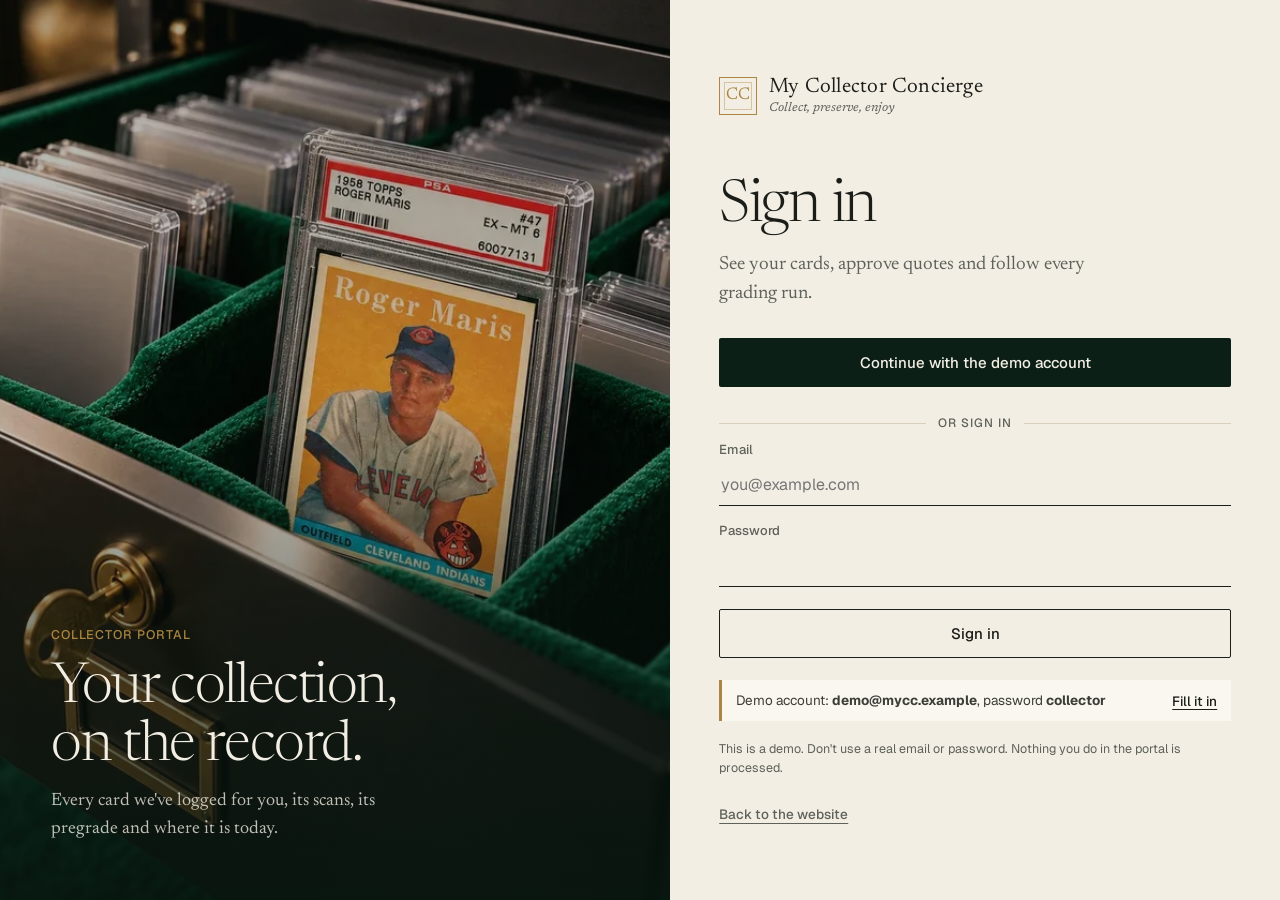
==== portal.html @ 0689a187 "Split the collector portal into its own page with a demo sign-in The website now follows the origina" ====
<!doctype html>
<html lang="en">
<head>
<meta charset="utf-8">
<meta name="viewport" content="width=device-width, initial-scale=1, viewport-fit=cover">
<title>My CC Collector Portal</title>
<meta name="description" content="From the moment your cards arrive to the day they come home, we help you know what you have and decide what comes next.">
<meta name="theme-color" content="#0B1F17">
<link rel="icon" href="img/favicon.svg" type="image/svg+xml">
<link rel="preconnect" href="https://fonts.googleapis.com">
<link rel="preconnect" href="https://fonts.gstatic.com" crossorigin>
<link href="https://fonts.googleapis.com/css2?family=Newsreader:ital,opsz,wght@0,6..72,300..700;1,6..72,300..600&family=Geist:wght@400..600&display=swap" rel="stylesheet">
<link rel="stylesheet" href="assets/site.css">
</head>
<body class="portal-page">
<div class="login" id="login" hidden>
  <div class="login-art"><img src="img/maris.webp" alt="" fetchpriority="high">
    <div class="login-cap"><span class="eyebrow">Collector portal</span><h2>Your collection, on the record.</h2><p>Every card we've logged for you, its scans, its pregrade and where it is today.</p></div></div>
  <div class="login-panel">
    <a class="word" href="./"><span class="monogram" aria-hidden="true">CC</span><span><b>My Collector Concierge</b><small>Collect, preserve, enjoy</small></span></a>
    <h1>Sign in</h1>
    <p class="lede">See your cards, approve quotes and follow every grading run.</p>
    <button class="btn btn-ink" type="button" id="demo-in">Continue with the demo account</button>
    <div class="or">or sign in</div>
    <form class="lform" id="login-form" novalidate>
      <label for="l-email">Email<input class="in" id="l-email" type="email" autocomplete="off" placeholder="you@example.com"></label>
      <label for="l-pass">Password<input class="in" id="l-pass" type="password" autocomplete="off"></label>
      <p class="lerr" id="l-err" role="alert" hidden></p>
      <button class="btn btn-line" type="submit">Sign in</button>
    </form>
    <div class="hint"><span>Demo account: <b>demo@mycc.example</b>, password <b>collector</b></span><button type="button" id="fill-demo">Fill it in</button></div>
    <p class="login-fine">This is a demo. Don't use a real email or password. Nothing you do in the portal is processed.</p>
    <a class="back-link" href="./">Back to the website</a>
  </div>
</div>

<div id="app-shell" hidden>
  <header class="pbar">
    <a class="word" href="./"><span class="monogram" aria-hidden="true">CC</span><span><b>My Collector Concierge</b></span></a>
    <span class="pbar-mid"><b>JB's collection</b> · Demo collector account<span class="demo-flag">Demo</span></span>
    <span class="pbar-end"><a href="./">Back to website</a><button type="button" id="sign-out">Sign out</button></span>
  </header>
  <div class="app">
    <div class="app-side" role="tablist" aria-label="Portal sections">
      <div class="who">JB's collection<small id="who-plan">Bronze member</small></div>
      <button class="tab" type="button" role="tab" id="tab-overview" aria-controls="view" data-tab="overview">Overview</button>
      <button class="tab" type="button" role="tab" id="tab-collection" aria-controls="view" data-tab="collection">My collection <span class="count num" id="c-cards"></span></button>
      <button class="tab" type="button" role="tab" id="tab-subs" aria-controls="view" data-tab="subs">Submissions <span class="count num" id="c-subs"></span></button>
      <button class="tab" type="button" role="tab" id="tab-reqs" aria-controls="view" data-tab="reqs">Service requests <span class="count num" id="c-reqs"></span></button>
      <button class="tab" type="button" role="tab" id="tab-billing" aria-controls="view" data-tab="billing">Vault &amp; billing</button>
      <div class="side-foot"><span>Concept preview. Card values and grading details come from supplied inventories; service rates follow the pricing menu.</span><button type="button" id="reset">Reset demo actions</button></div>
    </div>
    <div class="app-main" id="view" role="tabpanel" tabindex="-1"></div>
  </div>
</div>

<div class="viewer" id="viewer" hidden role="dialog" aria-modal="true" aria-labelledby="vw-h">
  <div class="vw-back" data-close></div>
  <div class="vw-panel">
    <button class="vw-x" type="button" data-close>Close</button>
    <div class="vw-media">
      <div class="flipwrap" id="vw-flipwrap"><div class="flipper" id="vw-flip"><img class="fr" id="vw-f" alt=""><img class="bk" id="vw-b" alt=""></div></div>
      <div class="vw-none" id="vw-none" hidden>No scan of this card in the demo. Its record is complete.</div>
      <button class="vw-turn" type="button" id="vw-turn">Turn it over</button>
    </div>
    <div class="vw-info">
      <span class="eyebrow" id="vw-k"></span>
      <h3 id="vw-h"></h3>
      <p class="set" id="vw-set"></p>
      <dl class="terms" id="vw-dl"></dl>
      <div class="vw-note" id="vw-note" hidden></div>
      <div class="acts"><button class="btn btn-dark btn-sm" type="button" id="vw-req">Request a service for this card</button></div>
      <div class="vw-nav"><button class="btn btn-line btn-sm" type="button" id="vw-prev">Previous</button><span class="num" id="vw-pos"></span><button class="btn btn-line btn-sm" type="button" id="vw-next">Next</button></div>
    </div>
  </div>
</div>

<div class="toast" id="toast" role="status" aria-live="polite"></div>

<div class="toast" id="toast" role="status" aria-live="polite"></div>
<script src="assets/data.js"></script>
<script src="assets/common.js"></script>
<script src="assets/portal.js"></script>
</body>
</html>
---- assets/site.css ----
/* Layout idea: an auction-house catalogue for one real collection. Photographic plates, numbered lots, a velvet display case of JB's actual cards, a published fee schedule, and a working portal over the full 7,964-card ledger. Green velvet and brass, paper and ink. One deliberate look, light paper with velvet bands, in every theme. */
:root{
  --night:#0B1F17;
  --bottle:#13392A;
  --velvet:#0F2C20;
  --paper:#F3EEE4;
  --sheet:#FAF7F1;
  --card:#FFFFFF;
  --ink:#1B1D19;
  --ink-2:#3B3E37;
  --soft:#5E625A;
  --brass:#A9853F;
  --brass-l:#D8BE84;
  --brass-h:#E6CF9A;
  --rule:#D8CFBD;
  --rule-d:rgba(243,238,228,.16);
  --mist:#A3B2AA;
  --paper-a:rgba(243,238,228,.78);
  --shade:rgba(8,22,16,.88);
  --ok:#2F7A54;--info:#3C6A8E;--warn:#A86E14;--crit:#AC3F35;
  --ok-bg:#E1EDE5;--info-bg:#DFE8F1;--warn-bg:#F6EBD6;--gold-bg:#F1E8D4;--gray-bg:#ECE8E1;
  --serif:"Newsreader","Iowan Old Style","Palatino Linotype",Georgia,serif;
  --sans:"Geist","Helvetica Neue",Helvetica,Arial,sans-serif;
  --g:clamp(20px,5vw,64px);
  --max:1280px;
  color-scheme:light;
}
*{box-sizing:border-box}
html{scroll-behavior:smooth;scroll-padding-top:76px;-webkit-text-size-adjust:100%;background:var(--paper)}
body{margin:0;background:var(--paper);color:var(--ink);font-family:var(--serif);font-size:19px;line-height:1.55;font-optical-sizing:auto;-webkit-font-smoothing:antialiased;overflow-x:hidden}
img{max-width:100%;display:block}
a{color:inherit}
h1,h2,h3,h4{font-family:var(--serif);font-weight:350;margin:0;line-height:1.02;letter-spacing:-.015em;text-wrap:balance}
p{margin:0}
button{color:inherit}
.wrap{max-width:var(--max);margin:0 auto;padding-left:max(var(--g),env(safe-area-inset-left,0px));padding-right:max(var(--g),env(safe-area-inset-right,0px))}
.num{font-variant-numeric:tabular-nums lining-nums}
[hidden]{display:none!important}
.sr{position:absolute;width:1px;height:1px;overflow:hidden;clip:rect(0 0 0 0);white-space:nowrap}
:focus-visible{outline:2px solid var(--brass);outline-offset:3px}
@media (prefers-reduced-motion:reduce){html{scroll-behavior:auto}*{transition:none!important;animation:none!important}}
.sans{font-family:var(--sans)}
.eyebrow{font:500 12.5px var(--sans);letter-spacing:.08em;text-transform:uppercase;color:var(--brass)}
.dark .eyebrow{color:var(--brass-l)}

/* buttons */
.btn{display:inline-flex;align-items:center;justify-content:center;gap:10px;font:500 15px/1 var(--sans);padding:16px 24px;border-radius:2px;border:1px solid transparent;cursor:pointer;text-decoration:none;transition:background .2s,color .2s,border-color .2s;white-space:nowrap}
.btn-brass{background:var(--brass-l);color:var(--night)}
.btn-brass:hover{background:var(--brass-h)}
.btn-ink,.btn-dark{background:var(--night);color:var(--paper)}
.btn-ink:hover,.btn-dark:hover{background:var(--bottle)}
.btn-line{border-color:var(--ink);color:var(--ink);background:none}.btn-line:hover{background:var(--ink);color:var(--paper)}
.btn-ghost{border-color:rgba(243,238,228,.4);color:var(--paper);background:none}.btn-ghost:hover{border-color:var(--paper);background:rgba(243,238,228,.08)}
.btn-sm{padding:10px 14px;font-size:13.5px}
.btn[disabled]{opacity:.4;pointer-events:none}
.textlink{font:500 15px var(--sans);color:inherit;text-decoration:underline;text-underline-offset:5px;text-decoration-thickness:1px}
.textlink:hover{text-decoration-color:var(--brass-l)}

/* masthead */
body::before{content:"";position:fixed;inset:0 0 auto;height:env(safe-area-inset-top,0px);z-index:41;background:var(--night)}
.mast{position:fixed;inset:0 0 auto;top:env(safe-area-inset-top,0px);z-index:40;color:var(--paper);transition:background .3s,border-color .3s;border-bottom:1px solid transparent}
.mast.solid{background:rgba(11,31,23,.94);backdrop-filter:blur(12px);-webkit-backdrop-filter:blur(12px);border-color:var(--rule-d)}
.mast-row{display:grid;grid-template-columns:1fr auto 1fr;align-items:center;height:72px;gap:20px}
.mast nav{display:flex;gap:24px;font:400 14.5px var(--sans)}
.mast nav a{text-decoration:none;opacity:.8}
.mast nav a:hover{opacity:1;text-decoration:underline;text-underline-offset:6px}
.word{text-decoration:none;text-align:center;line-height:1;display:flex;align-items:center;gap:12px;justify-content:center}
.word .monogram{width:38px;height:38px;font-size:17px;color:var(--brass-l);border-color:var(--brass-l)}
.word .monogram::after{border-color:rgba(216,190,132,.35)}
.word span{text-align:left}
.word b{display:block;font:400 21px var(--serif);letter-spacing:.01em}
.word small{display:block;font:italic 400 12.5px var(--serif);opacity:.7;margin-top:4px}
.mast-end{display:flex;justify-content:flex-end;gap:22px;align-items:center}
.mast-end .btn{padding:11px 16px;font-size:14px}
.menu{display:none;background:none;border:0;color:inherit;font:500 14.5px var(--sans);cursor:pointer;padding:8px 0;justify-self:start}
.drawer{display:none}
@media (max-width:1060px){
  .mast-row{grid-template-columns:auto 1fr auto}
  .mast nav,.mast-end .textlink{display:none}
  .menu{display:block}
  .word{justify-content:flex-start}
  .drawer{position:fixed;inset:72px 0 auto;top:calc(72px + env(safe-area-inset-top,0px));background:var(--night);padding:8px max(var(--g),env(safe-area-inset-right,0px)) 28px max(var(--g),env(safe-area-inset-left,0px));border-bottom:1px solid var(--rule-d);flex-direction:column}
  .drawer.open{display:flex}
  .drawer a{font:400 30px/1.35 var(--serif);text-decoration:none;color:var(--paper)}
}
@media (max-width:560px){.mast-end .btn{display:none}.word small{display:none}.word .monogram{display:none}}

/* photo plates */
.slot{position:relative;overflow:hidden;background:linear-gradient(160deg,#1B4A37,#0B261B);aspect-ratio:var(--ar,1);max-width:100%}
.slot img{position:absolute;inset:0;width:100%;height:100%;object-fit:cover;object-position:var(--pos,50% 50%)}
figure{margin:0}
figcaption{font:italic 400 15px/1.45 var(--serif);color:var(--soft);margin-top:12px;max-width:52ch}
figcaption b{font:500 12.5px var(--sans);font-style:normal;color:var(--brass);margin-right:8px}
.dark figcaption{color:var(--mist)}
.dark figcaption b{color:var(--brass-l)}

/* hero */
.hero{position:relative;min-height:clamp(620px,88svh,880px);color:var(--paper);display:flex;align-items:flex-end;background:var(--night);overflow:hidden}
.hero .slot{position:absolute;inset:0;aspect-ratio:auto}
.hero .slot img{animation:settle 2.4s cubic-bezier(.2,.7,.2,1) both;transform-origin:72% 55%}
@keyframes settle{from{transform:scale(1.07)}to{transform:scale(1)}}
.hero::after{content:"";position:absolute;inset:0;background:linear-gradient(90deg,rgba(8,22,16,.9) 0%,rgba(8,22,16,.62) 34%,rgba(8,22,16,0) 58%),linear-gradient(0deg,rgba(8,22,16,.75) 0%,rgba(8,22,16,0) 38%);pointer-events:none}
.hero-text{position:relative;z-index:2;padding-bottom:clamp(48px,8vh,96px);padding-top:120px;width:100%}
.hero h1{font-size:clamp(3.3rem,7.4vw,7rem);font-weight:300;line-height:.95;letter-spacing:-.03em;max-width:9.5ch}
.hero h1 em{color:var(--brass-l);font-weight:300}
.hero-sub{display:flex;gap:clamp(24px,5vw,72px);align-items:flex-end;flex-wrap:wrap;margin-top:34px}
.hero-sub p{font-size:20px;max-width:34ch;color:var(--paper-a);font-weight:350}
.hero-sub .acts{display:flex;gap:24px;align-items:center;flex-wrap:wrap}
.hero .plate-cap{position:absolute;z-index:2;right:max(var(--g),env(safe-area-inset-right,0px));bottom:26px;font:italic 400 14px var(--serif);color:rgba(243,238,228,.72);max-width:40ch;text-align:right}
.hero .plate-cap b{font:500 12px var(--sans);font-style:normal;color:var(--brass-l);margin-right:8px}
@media (max-width:760px){
  .hero{min-height:0;flex-direction:column;align-items:stretch}
  .hero .slot{position:relative;inset:auto;aspect-ratio:4/3;margin-top:calc(72px + env(safe-area-inset-top,0px));--pos:78% 50%}
  .hero::after{display:none}
  .hero-text{padding-top:28px}
  .hero .plate-cap{position:static;text-align:left;padding:0 max(var(--g),env(safe-area-inset-right,0px)) 28px max(var(--g),env(safe-area-inset-left,0px))}
}

/* on file strip */
.onfile{background:var(--velvet);color:var(--paper);border-top:1px solid var(--rule-d)}
.onfile .wrap{display:grid;grid-template-columns:minmax(0,1.1fr) repeat(4,minmax(0,1fr));gap:0;padding-block:28px}
.onfile .lead{font:italic 400 18px/1.35 var(--serif);color:var(--mist);padding-right:24px;align-self:center}
.onfile .lead b{display:block;font:500 12.5px var(--sans);font-style:normal;letter-spacing:.08em;text-transform:uppercase;color:var(--brass-l);margin-bottom:6px}
.fig{padding:4px 22px;border-left:1px solid var(--rule-d)}
.fig strong{display:block;font:300 clamp(30px,3.2vw,44px)/1 var(--serif);letter-spacing:-.02em}
.fig span{display:block;font:400 13.5px/1.4 var(--sans);color:var(--mist);margin-top:8px}
@media (max-width:980px){.onfile .wrap{grid-template-columns:1fr 1fr;row-gap:22px}.onfile .lead{grid-column:1/-1;padding:0}.fig:nth-child(2n){border-left:0;padding-left:0}}

/* letter */
.letter{padding-block:clamp(96px,13vw,170px)}
.letter-grid{display:grid;grid-template-columns:minmax(0,1fr) minmax(0,2fr);gap:clamp(28px,6vw,96px)}
.letter aside{font:italic 400 18px/1.4 var(--serif);color:var(--soft);padding-top:12px;border-top:1px solid var(--ink);align-self:start;max-width:22ch}
.letter .body{max-width:34em}
.letter .body p{font-size:clamp(21px,2vw,25px);line-height:1.5;font-weight:350}
.letter .body p+p{margin-top:1em}
.letter .body p:first-child::first-letter{float:left;font:300 5.4em/.8 var(--serif);margin:.06em .1em 0 -.03em;color:var(--bottle)}
.letter .sign{margin-top:40px;display:flex;gap:16px;align-items:center;font:italic 400 20px var(--serif)}
.monogram{width:44px;height:44px;border:1px solid var(--brass);display:grid;place-items:center;font:400 20px/1 var(--serif);color:var(--brass);position:relative;flex-shrink:0}
.monogram::after{content:"";position:absolute;inset:4px;border:1px solid rgba(169,133,63,.4)}
@media (max-width:820px){.letter-grid{grid-template-columns:1fr}}

/* section titles */
.title{display:grid;grid-template-columns:minmax(0,1.3fr) minmax(0,1fr);gap:24px 64px;align-items:end;margin-bottom:clamp(40px,6vw,80px)}
.title h2{font-size:clamp(2.8rem,6vw,5.4rem);font-weight:300;letter-spacing:-.025em}
.title p{color:var(--soft);max-width:40ch;font-size:19px}
.dark .title p{color:var(--mist)}
@media (max-width:820px){.title{grid-template-columns:1fr}}

/* chain of custody */
.custody{background:var(--night);color:var(--paper);padding-block:clamp(96px,12vw,160px)}
.ledger{width:100%;border-collapse:collapse}
.ledger th{font:500 12.5px var(--sans);color:var(--mist);text-align:left;padding:0 24px 14px 0;border-bottom:1px solid var(--paper)}
.ledger td{vertical-align:top;padding:30px 24px 32px 0;border-bottom:1px solid var(--rule-d)}
.ledger td:first-child{width:22%}
.ledger td:nth-child(2){width:46%}
.ledger .stage{font:italic 300 clamp(30px,3.4vw,44px)/1 var(--serif);color:var(--brass-l)}
.ledger .stage small{display:block;font:500 12.5px var(--sans);font-style:normal;color:var(--mist);margin-bottom:12px}
.ledger h3{font-size:clamp(24px,2.4vw,30px);font-weight:400;margin-bottom:10px}
.ledger p{color:var(--paper-a);font-size:18px;max-width:40ch}
.ledger .get{font-size:18px;color:var(--paper);max-width:28ch}
.ledger .get::before{content:"You receive";display:block;font:500 12.5px var(--sans);color:var(--mist);margin-bottom:8px}
@media (max-width:820px){
  .ledger thead{display:none}
  .ledger tr{display:grid;grid-template-columns:1fr;border-bottom:1px solid var(--rule-d);padding:28px 0}
  .ledger td{border:0;padding:0 0 14px;width:auto!important}
}

/* catalogue */
.catalogue{padding-block:clamp(96px,12vw,160px) clamp(60px,8vw,100px)}
.lot{display:grid;grid-template-columns:repeat(12,minmax(0,1fr));gap:0 clamp(20px,3vw,40px);align-items:center;padding-block:clamp(40px,6vw,72px);border-top:1px solid var(--rule)}
.lot .media{grid-column:1/6;min-width:0}
.lot .copy{grid-column:7/13;min-width:0}
.lot.flip .media{grid-column:8/13;order:2}
.lot.flip .copy{grid-column:1/7;order:1}
.lotno{font:500 12.5px var(--sans);color:var(--brass);display:flex;gap:12px;align-items:baseline;margin-bottom:16px}
.lotno i{font:italic 300 46px/1 var(--serif);color:var(--ink)}
.lot h3{font-size:clamp(2.2rem,3.6vw,3.4rem);font-weight:300;margin-bottom:18px}
.lot .desc{font-size:19.5px;color:var(--ink-2);max-width:38ch}
.terms{margin:28px 0 0;display:grid;grid-template-columns:auto minmax(0,1fr);max-width:36em}
.terms dt{font:500 12.5px/1.9 var(--sans);color:var(--soft);padding:12px 28px 12px 0;border-top:1px solid var(--rule)}
.terms dd{margin:0;padding:10px 0;border-top:1px solid var(--rule);font-size:17.5px;min-width:0}
.terms dd strong{font-weight:500;font-size:22px}
.bands{width:100%;border-collapse:collapse;font-size:17.5px;margin-top:28px;max-width:36em}
.bands th{font:500 12.5px var(--sans);color:var(--soft);text-align:left;padding:0 0 10px;border-bottom:1px solid var(--ink)}
.bands th:last-child,.bands td:last-child{text-align:right}
.bands td{padding:11px 0;border-bottom:1px solid var(--rule)}
.pair{display:grid;grid-template-columns:1fr 1fr;gap:clamp(24px,4vw,56px);padding-block:clamp(40px,6vw,72px);border-top:1px solid var(--rule)}
.pair .lot{display:block;padding:0;border:0}
.pair .media{margin-bottom:26px}
@media (max-width:860px){
  .lot{display:block}
  .lot .media{margin-bottom:28px}
  .pair{grid-template-columns:1fr}
}
.handles{display:flex;justify-content:space-between;align-items:baseline;gap:24px;flex-wrap:wrap;border-top:1px solid var(--ink);padding-top:20px;margin-top:20px}
.handles span{font:500 12.5px var(--sans);color:var(--soft)}
.handles p{font:italic 300 clamp(26px,3vw,38px)/1.1 var(--serif)}

/* scan sheet (lot 1) and slab pair (lot 3) */
.scans{background:var(--velvet);padding:clamp(16px,2.4vw,26px);display:grid;grid-template-columns:1fr 1fr;gap:clamp(12px,2vw,22px)}
.scan{display:grid;gap:8px;background:none;border:0;padding:0;cursor:pointer;text-align:left;color:var(--paper)}
.scan .im{aspect-ratio:5/7;background:rgba(0,0,0,.25);display:grid;place-items:center;overflow:hidden}
.scan img{width:100%;height:100%;object-fit:contain;transition:transform .35s}
.scan:hover img{transform:scale(1.04)}
.scan small{font:400 12px/1.35 var(--sans);color:var(--mist);display:flex;justify-content:space-between;gap:8px}
.scan small b{font-weight:500;color:var(--brass-l)}
.slabs{display:grid;grid-template-columns:1fr 1fr;gap:clamp(12px,2vw,20px)}
.slabs .slot{--ar:3/5}

/* the case */
.case{position:relative;background:radial-gradient(90% 70% at 20% 0%,#1D4A37 0%,transparent 60%),radial-gradient(80% 60% at 90% 100%,#06140E 0%,transparent 70%),var(--velvet);color:var(--paper);padding-block:clamp(96px,12vw,150px) clamp(70px,9vw,110px);overflow:hidden}
.case-top{display:flex;justify-content:space-between;align-items:flex-end;gap:20px;flex-wrap:wrap;margin-bottom:28px}
.chips{display:flex;gap:8px;flex-wrap:wrap}
.chip{font:500 13.5px var(--sans);padding:9px 14px;border:1px solid rgba(216,190,132,.35);background:none;color:var(--paper);cursor:pointer;border-radius:2px}
.chip:hover{border-color:var(--brass-l)}
.chip[aria-pressed="true"]{background:var(--brass-l);border-color:var(--brass-l);color:var(--night)}
.arrows{display:flex;gap:8px}
.arrow{width:46px;height:46px;border:1px solid rgba(243,238,228,.35);background:none;color:var(--paper);font:400 20px/1 var(--sans);cursor:pointer;border-radius:2px}
.arrow:hover{border-color:var(--paper)}
.tray{display:flex;gap:clamp(18px,2.4vw,32px);overflow-x:auto;scroll-snap-type:x mandatory;padding:8px max(var(--g),env(safe-area-inset-right,0px)) 26px max(var(--g),env(safe-area-inset-left,0px));scrollbar-width:thin;scrollbar-color:rgba(216,190,132,.4) transparent;scroll-padding-left:max(var(--g),env(safe-area-inset-left,0px))}
.wide-tray{max-width:calc(var(--max) + 400px);margin:0 auto}
.piece{flex:0 0 auto;scroll-snap-align:start;width:clamp(200px,22vw,250px);background:none;border:0;padding:0;cursor:pointer;text-align:left;color:var(--paper);display:grid;gap:14px}
.piece .stand{height:clamp(270px,30vw,340px);display:grid;place-items:end center;position:relative}
.piece .stand::after{content:"";position:absolute;left:8%;right:8%;bottom:-6px;height:14px;background:radial-gradient(50% 50% at 50% 50%,rgba(0,0,0,.55),transparent 70%)}
.piece img{max-height:100%;max-width:100%;width:auto;height:auto;object-fit:contain;box-shadow:0 18px 30px rgba(0,0,0,.4);transition:transform .35s cubic-bezier(.2,.7,.2,1)}
.piece:hover img,.piece:focus-visible img{transform:translateY(-8px)}
.tag{border-top:1px solid rgba(216,190,132,.45);padding-top:10px;display:grid;gap:3px}
.tag .row{display:flex;justify-content:space-between;gap:10px;font:500 12px var(--sans);color:var(--brass-l)}
.tag b{font:400 20px/1.15 var(--serif)}
.tag span{font:400 13px/1.35 var(--sans);color:var(--mist);display:-webkit-box;-webkit-line-clamp:2;-webkit-box-orient:vertical;overflow:hidden}
.case-foot{display:flex;justify-content:space-between;gap:20px;flex-wrap:wrap;align-items:center;margin-top:18px;font:400 14px var(--sans);color:var(--mist)}

/* promise */
.promise{background:var(--bottle);color:var(--paper);padding-block:clamp(80px,10vw,140px)}
.promise p{font:300 clamp(2.2rem,4.8vw,4.4rem)/1.12 var(--serif);letter-spacing:-.02em;max-width:22ch}
.promise p span{color:var(--brass-l);font-style:italic}
.promise small{display:block;margin-top:28px;font:400 14px var(--sans);color:var(--mist)}

/* fees */
.fees{padding-block:clamp(96px,12vw,160px);background:var(--sheet)}
.sched{width:100%;border-collapse:collapse;font-size:17.5px}
.sched caption{text-align:left;font:400 clamp(26px,2.6vw,32px) var(--serif);padding-bottom:16px}
.sched caption small{display:block;font:400 14px var(--sans);color:var(--soft);margin-top:6px}
.sched th,.sched td{padding:13px 16px 13px 0;border-bottom:1px solid var(--rule);text-align:left;vertical-align:baseline}
.sched thead th{font:400 22px var(--serif);border-bottom:1px solid var(--ink)}
.sched tbody th{font:500 13.5px var(--sans);color:var(--soft);width:24%;min-width:120px}
.sched td.r,.sched th.r{text-align:right;padding-right:0}
.sched .span{font-style:italic;color:var(--soft)}
.tables{display:grid;grid-template-columns:minmax(0,1.15fr) minmax(0,1fr);gap:clamp(32px,6vw,88px);align-items:start}
.scroll-x{overflow-x:auto}
.scroll-x .sched{min-width:560px}
@media (max-width:980px){.tables{grid-template-columns:minmax(0,1fr)}}

/* estimate */
.estimate{margin-top:clamp(80px,10vw,130px);display:grid;grid-template-columns:minmax(0,1.35fr) minmax(0,1fr);gap:clamp(32px,5vw,72px);align-items:start}
@media (max-width:1000px){.estimate{grid-template-columns:minmax(0,1fr)}}
@media (max-width:600px){.f-row.stack{grid-template-columns:minmax(0,1fr)}.toggle button{padding:10px 12px}}
.est-h{grid-column:1/-1;display:flex;justify-content:space-between;align-items:end;gap:24px;flex-wrap:wrap;border-bottom:1px solid var(--ink);padding-bottom:18px}
.est-h h3{font-size:clamp(2.2rem,4vw,3.4rem);font-weight:300}
.est-h p{font:400 15px var(--sans);color:var(--soft);max-width:44ch}
.f-row{display:grid;grid-template-columns:minmax(0,1fr) auto;gap:8px 24px;align-items:center;padding:20px 0;border-bottom:1px solid var(--rule)}
.f-row .t{font-size:19px}
.f-row .d{font:400 14px/1.5 var(--sans);color:var(--soft);margin-top:2px}
.f-row .d s{opacity:.55}
.f-group{font:500 12.5px var(--sans);color:var(--brass);padding:34px 0 4px;letter-spacing:.06em;text-transform:uppercase}
.toggle{display:inline-flex;border:1px solid var(--ink)}
.toggle button{font:500 14px var(--sans);padding:10px 16px;border:0;background:none;cursor:pointer;color:var(--ink)}
.toggle button[aria-pressed="true"]{background:var(--ink);color:var(--paper)}
.count-in{display:flex;align-items:baseline;gap:10px}
.count-in input{width:150px;text-align:right;font:300 46px/1 var(--serif);border:0;border-bottom:1px solid var(--ink);background:none;color:var(--ink);padding:0 0 4px;-moz-appearance:textfield}
.count-in input::-webkit-inner-spin-button{-webkit-appearance:none}
.count-in span{font:400 14px var(--sans);color:var(--soft)}
input[type=range].slider{grid-column:1/-1;width:100%;-webkit-appearance:none;appearance:none;height:2px;background:linear-gradient(90deg,var(--ink) var(--p,2%),var(--rule) var(--p,2%));margin:14px 0 4px}
input[type=range].slider::-webkit-slider-thumb{-webkit-appearance:none;width:18px;height:18px;border-radius:50%;background:var(--paper);border:1.5px solid var(--ink);cursor:pointer}
input[type=range].slider::-moz-range-thumb{width:16px;height:16px;border-radius:50%;background:var(--paper);border:1.5px solid var(--ink);cursor:pointer}
.presets{grid-column:1/-1;display:flex;gap:18px;flex-wrap:wrap;font:400 14px var(--sans)}
.presets button{background:none;border:0;padding:4px 0;cursor:pointer;color:var(--soft);font:inherit;border-bottom:1px solid transparent}
.presets button[aria-pressed="true"]{color:var(--ink);border-color:var(--ink)}
.tierlist{display:grid;border-top:1px solid var(--rule)}
.tierrow{display:grid;grid-template-columns:28px 1.1fr 1fr 1fr auto;gap:12px;align-items:baseline;padding:16px 0;border:0;border-bottom:1px solid var(--rule);background:none;text-align:left;cursor:pointer;font:400 15px var(--sans);color:var(--ink)}
.tierrow .dot{width:14px;height:14px;border-radius:50%;border:1.5px solid var(--ink);align-self:center}
.tierrow[aria-pressed="true"] .dot{background:var(--ink);box-shadow:inset 0 0 0 3px var(--sheet)}
.tierrow .nm{font:400 23px var(--serif)}
.tierrow .nm em{display:block;font:italic 400 14px var(--serif);color:var(--brass)}
.tierrow .m{color:var(--soft)}
.tierrow .you{font:400 20px var(--serif);text-align:right}
.tierrow .you span{font:400 13px var(--sans);color:var(--soft)}
.tierrow:hover .nm{text-decoration:underline;text-underline-offset:5px;text-decoration-thickness:1px}
@media (max-width:600px){.tierrow{grid-template-columns:24px 1fr auto}.tierrow .m{display:none}}
.step-in{display:inline-flex;align-items:center;border-bottom:1px solid var(--ink)}
.step-in button{width:34px;height:34px;border:0;background:none;font:300 22px var(--sans);cursor:pointer;color:var(--ink)}
.step-in button:hover{color:var(--brass)}
.step-in input{width:54px;border:0;background:none;text-align:center;font:400 20px var(--serif);color:var(--ink);-moz-appearance:textfield}
.step-in input::-webkit-inner-spin-button{-webkit-appearance:none}
select.sel{font:400 14.5px var(--sans);padding:8px 2px;border:0;border-bottom:1px solid var(--ink);background:none;color:var(--ink);max-width:100%}
.slip{position:sticky;top:96px;background:var(--card);padding:34px 30px 30px;box-shadow:0 1px 0 var(--rule),0 24px 50px rgba(27,29,25,.08);
  -webkit-mask:radial-gradient(circle 6px at 50% 0,transparent 98%,#000) 0 0/16px 100% repeat-x;mask:radial-gradient(circle 6px at 50% 0,transparent 98%,#000) 0 0/16px 100% repeat-x}
@media (max-width:1000px){.slip{position:static}}
.slip .k{font:500 12.5px var(--sans);color:var(--brass);letter-spacing:.06em;text-transform:uppercase}
.slip h4{font-size:30px;font-weight:350;margin:6px 0 4px}
.slip .big{font:300 54px/1 var(--serif);margin-top:14px}
.slip .big small{font:400 14px var(--sans);color:var(--soft)}
.slip .sm{font:400 13.5px var(--sans);color:var(--soft);margin-top:6px}
.slip table{width:100%;border-collapse:collapse;font:400 14.5px var(--sans);margin-top:20px}
.slip td{padding:8px 0;border-top:1px dotted var(--rule);vertical-align:top}
.slip td+td{text-align:right;white-space:nowrap;padding-left:12px}
.slip .h td{font-weight:500;color:var(--brass);font-size:12.5px;padding-top:20px;border-top:1px solid var(--ink)}
.slip .muted td{color:var(--soft)}
.slip .tot td{border-top:1px solid var(--ink);font-weight:500}
.slip .grand{display:flex;justify-content:space-between;align-items:baseline;border-top:2px solid var(--ink);margin-top:18px;padding-top:14px;gap:12px}
.slip .grand span{font:400 14px var(--sans);color:var(--soft)}
.slip .grand strong{font:400 36px var(--serif)}
.slip .btn{width:100%;margin-top:22px;white-space:normal;text-align:center}
.slip .linkish{background:none;border:0;padding:0;margin-top:14px;font:500 14px var(--sans);color:var(--ink);text-decoration:underline;text-underline-offset:4px;cursor:pointer}
.slip .fine{font:400 12.5px/1.55 var(--sans);color:var(--soft);margin-top:16px}
.r-meter{height:2px;background:var(--rule);margin:2px 0 4px}.r-meter i{display:block;height:100%;background:var(--brass)}

/* portal */
.portal{background:var(--bottle);color:var(--paper);padding-block:clamp(96px,12vw,160px)}
.portal .title p{color:var(--paper-a)}
.demo-note{font:400 14px var(--sans);color:var(--mist);margin-top:12px;display:block}
.frame{background:var(--paper);color:var(--ink);box-shadow:0 40px 90px rgba(0,0,0,.35)}
.frame-top{display:flex;justify-content:space-between;align-items:center;gap:12px;padding:12px 18px;border-bottom:1px solid var(--rule);font:400 13px var(--sans);color:var(--soft)}
.app{display:grid;grid-template-columns:220px minmax(0,1fr);height:760px;font-family:var(--sans);font-size:15px}
.app-side{background:var(--night);color:var(--paper);padding:20px 12px;display:flex;flex-direction:column;gap:2px;min-width:0}
.app-side .who{padding:4px 10px 20px;font:italic 400 19px var(--serif)}
.app-side .who small{display:block;font:400 12.5px var(--sans);font-style:normal;color:var(--mist);margin-top:4px}
.tab{display:flex;align-items:center;justify-content:space-between;gap:8px;text-align:left;font:400 14.5px var(--sans);padding:10px;border:0;background:none;cursor:pointer;color:rgba(243,238,228,.72);border-left:2px solid transparent}
.tab:hover{color:var(--paper)}
.tab[aria-selected="true"]{color:var(--paper);border-left-color:var(--brass-l);background:rgba(243,238,228,.06)}
.tab .count{font-size:12px;color:var(--mist)}
.side-foot{margin-top:auto;font-size:12px;color:var(--mist);padding:12px 10px 0;border-top:1px solid var(--rule-d);display:grid;gap:8px}
.side-foot button{background:none;border:0;padding:0;color:var(--brass-l);font:500 12.5px var(--sans);cursor:pointer;text-align:left;text-decoration:underline}
.app-main{overflow-y:auto;padding:28px clamp(18px,3vw,36px);min-width:0;background:var(--paper)}
.vh{display:flex;justify-content:space-between;align-items:flex-end;gap:16px;flex-wrap:wrap;margin-bottom:22px;padding-bottom:16px;border-bottom:1px solid var(--ink)}
.vh h3{font-size:2.4rem;font-weight:350}
.vh p{color:var(--soft);font-size:14px;margin-top:4px}
@media (max-width:860px){
  .app{grid-template-columns:minmax(0,1fr);height:auto}
  .app-side{flex-direction:row;overflow-x:auto;padding:8px;align-items:center}
  .app-side .who,.side-foot{display:none}
  .tab{white-space:nowrap;flex-shrink:0;border-left:0;border-bottom:2px solid transparent}
  .tab[aria-selected="true"]{border-bottom-color:var(--brass-l)}
  .app-main{max-height:760px}
}
.ptiles{display:grid;grid-template-columns:repeat(4,minmax(0,1fr));gap:0;border-bottom:1px solid var(--rule);margin-bottom:18px}
.pt{padding:4px 18px 18px 0;min-width:0}
.pt+.pt{padding-left:18px;border-left:1px solid var(--rule)}
@media (max-width:1100px){.ptiles{grid-template-columns:1fr 1fr}.pt:nth-child(3){padding-left:0;border-left:0}.pt:nth-child(n+3){padding-top:14px;border-top:1px solid var(--rule)}}
.pt span{font-size:12.5px;color:var(--soft)}
.pt strong{display:block;font:300 2.1rem/1.05 var(--serif);margin-top:6px}
.pt small{font-size:12.5px;color:var(--soft)}
.next{border-left:3px solid var(--brass);background:var(--sheet);padding:14px 18px;display:flex;justify-content:space-between;align-items:center;gap:14px;flex-wrap:wrap;margin-bottom:18px}
.next b{display:block;font:400 1.35rem var(--serif)}
.next span{font-size:14px;color:var(--soft)}
.two{display:grid;grid-template-columns:minmax(0,1.3fr) minmax(0,1fr);gap:28px}
@media (max-width:1100px){.two{grid-template-columns:minmax(0,1fr)}}
.card-p h4{font-size:1.4rem;font-weight:400;margin-bottom:10px;padding-bottom:8px;border-bottom:1px solid var(--rule)}
.card-p .lede{font-size:13.5px;color:var(--soft);margin:-2px 0 12px}
.bars{display:grid;gap:10px}
.bar{display:grid;grid-template-columns:96px minmax(0,1fr) 88px;gap:10px;align-items:center;font-size:13px}
.bar .tr{display:grid;gap:3px}
.bar .tr i{display:block;height:7px;background:var(--bottle);min-width:2px}
.bar .tr i.v{background:var(--brass)}
.bar .lbl{color:var(--ink)}
.bar .val{text-align:right;color:var(--soft);font-size:12.5px}
.legend{display:flex;gap:16px;font-size:12px;color:var(--soft);margin-top:10px}
.legend i{display:inline-block;width:10px;height:7px;margin-right:6px;vertical-align:middle;background:var(--bottle)}
.legend i.v{background:var(--brass)}
.feed{list-style:none;margin:0;padding:0;display:grid;gap:12px}
.feed li{display:grid;grid-template-columns:10px minmax(0,1fr);gap:10px;font-size:14px}
.feed li::before{content:"";width:6px;height:6px;border-radius:50%;background:var(--brass);margin-top:7px}
.feed time{display:block;font-size:12px;color:var(--soft)}
.status{display:inline-flex;align-items:center;gap:6px;font-size:12px;font-weight:500;padding:3px 9px;border-radius:2px;white-space:nowrap;font-family:var(--sans)}
.status::before{content:"";width:6px;height:6px;border-radius:50%;background:currentColor}
.s-vault{background:var(--ok-bg);color:#1E5A40}.s-grader{background:var(--info-bg);color:var(--info)}.s-review{background:var(--warn-bg);color:var(--warn)}
.s-consign{background:var(--gold-bg);color:#7A5E20}.s-returned{background:var(--gray-bg);color:#5E655F}.s-done{background:var(--ok-bg);color:var(--ok)}
.toolbar{display:flex;gap:12px;flex-wrap:wrap;margin-bottom:12px;align-items:end}
.toolbar .in{flex:1 1 140px;font:400 14px var(--sans);padding:9px 2px;border:0;border-bottom:1px solid var(--ink);background:none;color:var(--ink);min-width:0}
.toolbar input.in{flex:3 1 220px}
.toolbar .toggle{flex:0 0 auto}
.toolbar .toggle button{padding:8px 12px;font-size:13px}
.result-line{display:flex;justify-content:space-between;gap:12px;flex-wrap:wrap;font-size:13px;color:var(--soft);margin:4px 0 12px}
.result-line button{background:none;border:0;padding:0;font:500 13px var(--sans);color:var(--ink);text-decoration:underline;cursor:pointer}
.tw{overflow-x:auto}
table.dt{width:100%;border-collapse:collapse;font-size:14px;min-width:720px}
table.dt th{text-align:left;font-weight:500;font-size:12.5px;color:var(--soft);padding:10px 12px 10px 0;border-bottom:1px solid var(--ink)}
table.dt td{padding:9px 12px 9px 0;border-bottom:1px solid var(--rule);vertical-align:middle}
table.dt tbody tr{cursor:pointer}
table.dt tbody tr:hover td{background:var(--sheet)}
table.dt .r{text-align:right}
.cc{display:flex;gap:12px;align-items:center;min-width:0}
.cc b{display:block;font-weight:500}.cc small{color:var(--soft);font-size:12.5px;display:block;max-width:44ch;overflow:hidden;text-overflow:ellipsis;white-space:nowrap}
.th{width:30px;height:42px;flex-shrink:0;display:grid;place-items:center;overflow:hidden;background:var(--velvet);font:500 10px var(--sans);color:var(--brass-l)}
.th img{width:100%;height:100%;object-fit:cover}
.grade{font:400 16px var(--serif)}
.empty{padding:30px;text-align:center;color:var(--soft)}
.more{display:flex;justify-content:center;padding:18px 0 6px}
.gal{display:grid;grid-template-columns:repeat(auto-fill,minmax(150px,1fr));gap:22px 18px}
.gcard{background:none;border:0;padding:0;cursor:pointer;text-align:left;display:grid;gap:8px;color:var(--ink)}
.gcard .im{aspect-ratio:5/7;background:var(--velvet);display:grid;place-items:center;overflow:hidden;padding:8px}
.gcard img{max-width:100%;max-height:100%;object-fit:contain;transition:transform .3s}
.gcard:hover img{transform:scale(1.04)}
.gcard b{font:400 17px/1.15 var(--serif)}
.gcard small{font-size:12.5px;color:var(--soft);display:flex;justify-content:space-between;gap:6px}
.subm{padding:18px 0;border-bottom:1px solid var(--rule)}
.sub-top{display:flex;justify-content:space-between;gap:12px;flex-wrap:wrap;align-items:flex-start}
.sub-top h4{font-size:1.5rem;font-weight:400}
.sub-top p{font-size:13.5px;color:var(--soft);margin-top:2px}
.stg{list-style:none;padding:0;margin:16px 0 4px;display:grid;grid-template-columns:repeat(6,minmax(0,1fr));gap:4px}
.stg li{font-size:12px;color:var(--soft);padding-top:9px;border-top:2px solid var(--rule)}
.stg li.d{border-color:var(--bottle);color:var(--ink)}
.stg li.n{border-color:var(--brass);color:var(--ink);font-weight:600}
@media (max-width:620px){.stg{grid-template-columns:repeat(3,minmax(0,1fr));row-gap:10px}}
.sub-meta{display:flex;gap:14px;flex-wrap:wrap;align-items:center;font-size:13.5px;color:var(--soft);margin-top:8px}
.sub-meta button{background:none;border:0;padding:0;font:500 13.5px var(--sans);color:var(--ink);text-decoration:underline;text-underline-offset:3px;cursor:pointer}
.quote{margin-top:12px;background:var(--sheet);padding:12px 14px;font-size:14px}
.quote table{width:100%;border-collapse:collapse}.quote td{padding:4px 0}.quote td:last-child{text-align:right;white-space:nowrap;padding-left:12px}
.quote .tot td{border-top:1px solid var(--rule);font-weight:600;padding-top:8px}
.acts{display:flex;gap:8px;flex-wrap:wrap;margin-top:12px}
.form{display:grid;grid-template-columns:minmax(0,1fr) minmax(0,1fr);gap:14px 20px;padding-bottom:20px;margin-bottom:16px;border-bottom:1px solid var(--rule)}
.form label{display:grid;gap:6px;font-size:13px;font-weight:500;color:var(--soft);min-width:0}
.form .full{grid-column:1/-1}
.form .in{font:400 15px var(--sans);padding:8px 2px;border:0;border-bottom:1px solid var(--ink);background:none;color:var(--ink);min-width:0;width:100%}
.form textarea.in{min-height:60px;resize:vertical}
@media (max-width:620px){.form{grid-template-columns:minmax(0,1fr)}}
.list{display:grid}
.item{padding:13px 0;border-bottom:1px solid var(--rule);display:flex;justify-content:space-between;gap:12px;align-items:center;flex-wrap:wrap}
.item b{display:block;font-weight:500}.item small{color:var(--soft);font-size:12.5px}
.meter{height:6px;background:var(--rule);overflow:hidden;margin:8px 0 6px}
.meter i{display:block;height:100%;background:var(--bottle)}
.pick{display:grid;grid-template-columns:repeat(4,minmax(0,1fr));gap:0;margin:12px 0;border-top:1px solid var(--rule)}
@media (max-width:700px){.pick{grid-template-columns:1fr 1fr}}
.pick button{text-align:left;padding:12px 12px 12px 0;border:0;border-bottom:1px solid var(--rule);background:none;cursor:pointer;font:400 13px var(--sans);color:var(--ink)}
.pick button b{display:block;font:400 1.35rem var(--serif)}
.pick button[aria-pressed="true"] b{text-decoration:underline;text-underline-offset:5px}
.pick button.cur::after{content:"Current plan";display:block;font-size:11.5px;font-weight:600;color:var(--brass);margin-top:4px}
.confirm{background:var(--sheet);padding:14px 16px;display:flex;justify-content:space-between;gap:12px;align-items:center;flex-wrap:wrap}
.confirm span{font-size:14px;color:var(--soft)}

/* card viewer */
.viewer{position:fixed;inset:0;z-index:70;display:grid;place-items:center;padding:calc(16px + env(safe-area-inset-top,0px)) max(16px,env(safe-area-inset-right,0px)) calc(16px + env(safe-area-inset-bottom,0px)) max(16px,env(safe-area-inset-left,0px))}
.vw-back{position:absolute;inset:0;background:rgba(6,16,11,.82);backdrop-filter:blur(6px);-webkit-backdrop-filter:blur(6px)}
.vw-panel{position:relative;width:min(1040px,100%);max-height:100%;overflow:auto;background:var(--paper);color:var(--ink);display:grid;grid-template-columns:minmax(0,1fr) minmax(0,1fr);box-shadow:0 40px 90px rgba(0,0,0,.45)}
.vw-media{background:radial-gradient(80% 70% at 30% 20%,#1D4A37,transparent 70%),var(--velvet);padding:clamp(20px,3vw,36px);display:grid;gap:16px;align-content:center;justify-items:center;min-height:0}
.flipwrap{perspective:1600px;width:100%;height:min(62vh,540px)}
.flipper{position:relative;width:100%;height:100%;transform-style:preserve-3d;transition:transform .7s cubic-bezier(.3,.7,.2,1)}
.flipper.turned{transform:rotateY(180deg)}
.flipper img{position:absolute;inset:0;width:100%;height:100%;object-fit:contain;backface-visibility:hidden;-webkit-backface-visibility:hidden;filter:drop-shadow(0 18px 26px rgba(0,0,0,.45))}
.flipper img.bk{transform:rotateY(180deg)}
.vw-none{height:min(50vh,420px);width:min(300px,100%);border:1px dashed rgba(216,190,132,.45);display:grid;place-items:center;text-align:center;padding:24px;font:italic 400 18px/1.4 var(--serif);color:var(--brass-l)}
.vw-turn{font:500 13.5px var(--sans);background:none;border:1px solid rgba(243,238,228,.4);color:var(--paper);padding:9px 14px;cursor:pointer;border-radius:2px}
.vw-turn:hover{border-color:var(--paper)}
.vw-info{padding:clamp(24px,3.4vw,44px);display:flex;flex-direction:column;min-width:0}
.vw-x{position:absolute;top:12px;right:12px;z-index:2;font:500 13.5px var(--sans);background:var(--paper);border:1px solid var(--ink);color:var(--ink);padding:8px 12px;cursor:pointer;border-radius:2px}
.vw-info h3{font-size:clamp(2rem,3.4vw,2.8rem);font-weight:350;margin:10px 0 8px;padding-right:70px}
.vw-info .set{font-size:17px;color:var(--ink-2)}
.vw-info .terms{margin-top:20px}
.vw-info .terms dd{font-size:16px}
.vw-note{margin-top:16px;background:var(--sheet);border-left:3px solid var(--brass);padding:10px 14px;font:italic 400 16px/1.45 var(--serif);color:var(--ink-2)}
.vw-note b{display:block;font:500 12px var(--sans);font-style:normal;color:var(--brass);margin-bottom:2px}
.vw-nav{margin-top:auto;padding-top:22px;display:flex;justify-content:space-between;align-items:center;gap:10px;font:400 13px var(--sans);color:var(--soft)}
@media (max-width:820px){.vw-panel{grid-template-columns:minmax(0,1fr)}.flipwrap{height:min(46vh,420px)}}

/* conditions */
.conditions{padding-block:clamp(96px,12vw,160px)}
.clauses{columns:2;column-gap:clamp(32px,6vw,88px);counter-reset:c}
.clause{break-inside:avoid;margin-bottom:34px;counter-increment:c}
.clause h3{font-size:24px;font-weight:400;margin-bottom:8px;display:flex;gap:14px}
.clause h3::before{content:counter(c) ".";font:500 13px/2.1 var(--sans);color:var(--brass);min-width:18px}
.clause p{color:var(--ink-2);font-size:17.5px;padding-left:32px}
@media (max-width:820px){.clauses{columns:1}}

/* close */
.close{background:var(--night);color:var(--paper);padding-block:clamp(100px,14vw,190px) 0;position:relative;overflow:hidden}
.close h2{font-size:clamp(3.2rem,8vw,7.4rem);font-weight:300;letter-spacing:-.03em;max-width:12ch;line-height:.95}
.close .row{display:flex;justify-content:space-between;align-items:flex-end;gap:32px;flex-wrap:wrap}
.close .row p{max-width:34ch;color:var(--mist);font-size:19px;margin-bottom:22px}
.colophon{margin-top:clamp(80px,10vw,140px);border-top:1px solid var(--rule-d);padding:28px 0 calc(40px + env(safe-area-inset-bottom,0px));display:flex;justify-content:space-between;gap:20px;flex-wrap:wrap;font:400 13.5px var(--sans);color:var(--mist)}
.colophon .word{color:var(--paper);justify-content:flex-start}

.toast{position:fixed;left:50%;bottom:calc(24px + env(safe-area-inset-bottom,0px));transform:translate(-50%,16px);background:var(--ink);color:var(--paper);padding:12px 18px;font:500 14.5px var(--sans);opacity:0;pointer-events:none;transition:opacity .2s,transform .25s;z-index:80;max-width:calc(100vw - 32px)}
.toast.show{opacity:1;transform:translate(-50%,0)}

/* ---- home: hero eyebrow, about heading, portal teaser ---- */
.hero-eyebrow{display:block;color:var(--brass-l);margin-bottom:20px}
.letter aside{font-style:normal;max-width:none;border-top-color:var(--brass)}
.letter aside .eyebrow{display:block;margin-bottom:14px}
.about-h{font-size:clamp(2.4rem,4.2vw,3.8rem);font-weight:300;letter-spacing:-.02em;color:var(--ink)}
.teaser{display:grid;grid-template-columns:minmax(0,1fr) minmax(0,1.35fr);gap:clamp(32px,5vw,72px);align-items:center}
.teaser h2{font-size:clamp(2.6rem,5vw,4.6rem);font-weight:300;letter-spacing:-.025em;margin:14px 0 18px}
.teaser p{color:var(--paper-a);max-width:40ch}
.ticks{list-style:none;padding:0;margin:26px 0 30px;display:grid;gap:12px;font:400 15.5px/1.45 var(--sans);color:var(--paper)}
.ticks li{display:grid;grid-template-columns:20px minmax(0,1fr);gap:10px}
.ticks li::before{content:"";width:9px;height:9px;border:1px solid var(--brass-l);transform:rotate(45deg);margin-top:6px}
.teaser-shot{display:block;box-shadow:0 40px 90px rgba(0,0,0,.42);transition:transform .4s cubic-bezier(.2,.7,.2,1);min-width:0}
.teaser-shot:hover{transform:translateY(-6px)}
.teaser-shot img{width:100%;height:auto}
@media (max-width:900px){.teaser{grid-template-columns:minmax(0,1fr)}}

/* ---- portal page ---- */
.portal-page{background:var(--night)}
.login{min-height:100vh;min-height:100dvh;display:grid;grid-template-columns:minmax(0,1.1fr) minmax(0,1fr);background:var(--paper)}
.login-art{position:relative;overflow:hidden;background:var(--night);color:var(--paper)}
.login-art img{position:absolute;inset:0;width:100%;height:100%;object-fit:cover;object-position:40% 50%}
.login-art::after{content:"";position:absolute;inset:0;background:linear-gradient(0deg,rgba(8,22,16,.88) 0%,rgba(8,22,16,.2) 55%,rgba(8,22,16,.35) 100%)}
.login-cap{position:absolute;z-index:1;left:clamp(24px,4vw,56px);right:clamp(24px,4vw,56px);bottom:clamp(28px,5vw,56px)}
.login-cap h2{font-size:clamp(2.4rem,4.4vw,4.2rem);font-weight:300;letter-spacing:-.025em;margin:12px 0 12px;max-width:12ch}
.login-cap p{color:var(--paper-a);max-width:38ch;font-size:18px}
.login-panel{display:flex;flex-direction:column;justify-content:center;width:100%;max-width:560px;margin:0 auto;padding:48px max(24px,env(safe-area-inset-right,0px)) 48px max(24px,env(safe-area-inset-left,0px))}
.login-panel .word{color:var(--ink);justify-content:flex-start;margin-bottom:clamp(36px,7vh,72px)}
.login-panel .word .monogram{color:var(--brass);border-color:var(--brass)}
.login-panel .word .monogram::after{border-color:rgba(169,133,63,.4)}
.login-panel h1{font-size:clamp(2.6rem,4.6vw,3.8rem);font-weight:300;letter-spacing:-.025em}
.login-panel .lede{color:var(--soft);margin:12px 0 30px;max-width:38ch}
.login-panel .btn{width:100%}
.or{display:flex;align-items:center;gap:12px;font:500 12px var(--sans);color:var(--soft);margin:28px 0 10px;letter-spacing:.08em;text-transform:uppercase}
.or::before,.or::after{content:"";flex:1;height:1px;background:var(--rule)}
.lform{display:grid;gap:16px}
.lform label{display:grid;gap:6px;font:500 13px var(--sans);color:var(--soft)}
.lform .in{font:400 16px var(--sans);padding:10px 2px;border:0;border-bottom:1px solid var(--ink);background:none;color:var(--ink);width:100%;border-radius:0}
.lform .btn{margin-top:6px}
.lerr{color:var(--crit);font:400 14px/1.5 var(--sans)}
.hint{display:flex;justify-content:space-between;align-items:center;gap:12px;flex-wrap:wrap;font:400 13.5px/1.5 var(--sans);color:var(--ink-2);background:var(--sheet);border-left:3px solid var(--brass);padding:10px 14px;margin-top:22px}
.hint button{background:none;border:0;padding:0;font:500 13.5px var(--sans);color:var(--ink);text-decoration:underline;text-underline-offset:3px;cursor:pointer}
.login-fine{font:400 12.5px/1.55 var(--sans);color:var(--soft);margin-top:18px}
.back-link{font:500 13.5px var(--sans);color:var(--soft);margin-top:28px;text-decoration:underline;text-underline-offset:4px;align-self:flex-start}
@media (max-width:860px){.login{grid-template-columns:minmax(0,1fr)}.login-art{min-height:240px}.login-cap h2{font-size:2.2rem}.login-cap p{display:none}}
.pbar{display:flex;align-items:center;justify-content:space-between;gap:16px;min-height:64px;padding:calc(10px + env(safe-area-inset-top,0px)) max(20px,env(safe-area-inset-right,0px)) 10px max(20px,env(safe-area-inset-left,0px));background:var(--night);color:var(--paper);border-bottom:1px solid var(--rule-d);flex-wrap:wrap}
.pbar .word{color:var(--paper);justify-content:flex-start}
.pbar .word b{font-size:19px}
.pbar-mid{font:400 13.5px var(--sans);color:var(--mist)}
.pbar-mid b{font-weight:500;color:var(--paper)}
.pbar-end{display:flex;gap:18px;align-items:center;font:400 14px var(--sans)}
.pbar-end a,.pbar-end button{color:var(--paper);background:none;border:0;padding:0;font:inherit;cursor:pointer;text-decoration:underline;text-underline-offset:4px;text-decoration-color:rgba(243,238,228,.35)}
.pbar-end a:hover,.pbar-end button:hover{text-decoration-color:var(--brass-l)}
.demo-flag{font:500 11.5px var(--sans);letter-spacing:.06em;text-transform:uppercase;color:var(--night);background:var(--brass-l);padding:3px 8px;border-radius:2px;margin-left:8px}
.portal-page .app{height:calc(100vh - 64px);height:calc(100dvh - 64px)}
@media (max-width:860px){.pbar-mid{display:none}.portal-page .app{height:auto}.portal-page .app-main{max-height:none;min-height:70vh}}
.bar{grid-template-columns:96px minmax(0,1fr) 128px}
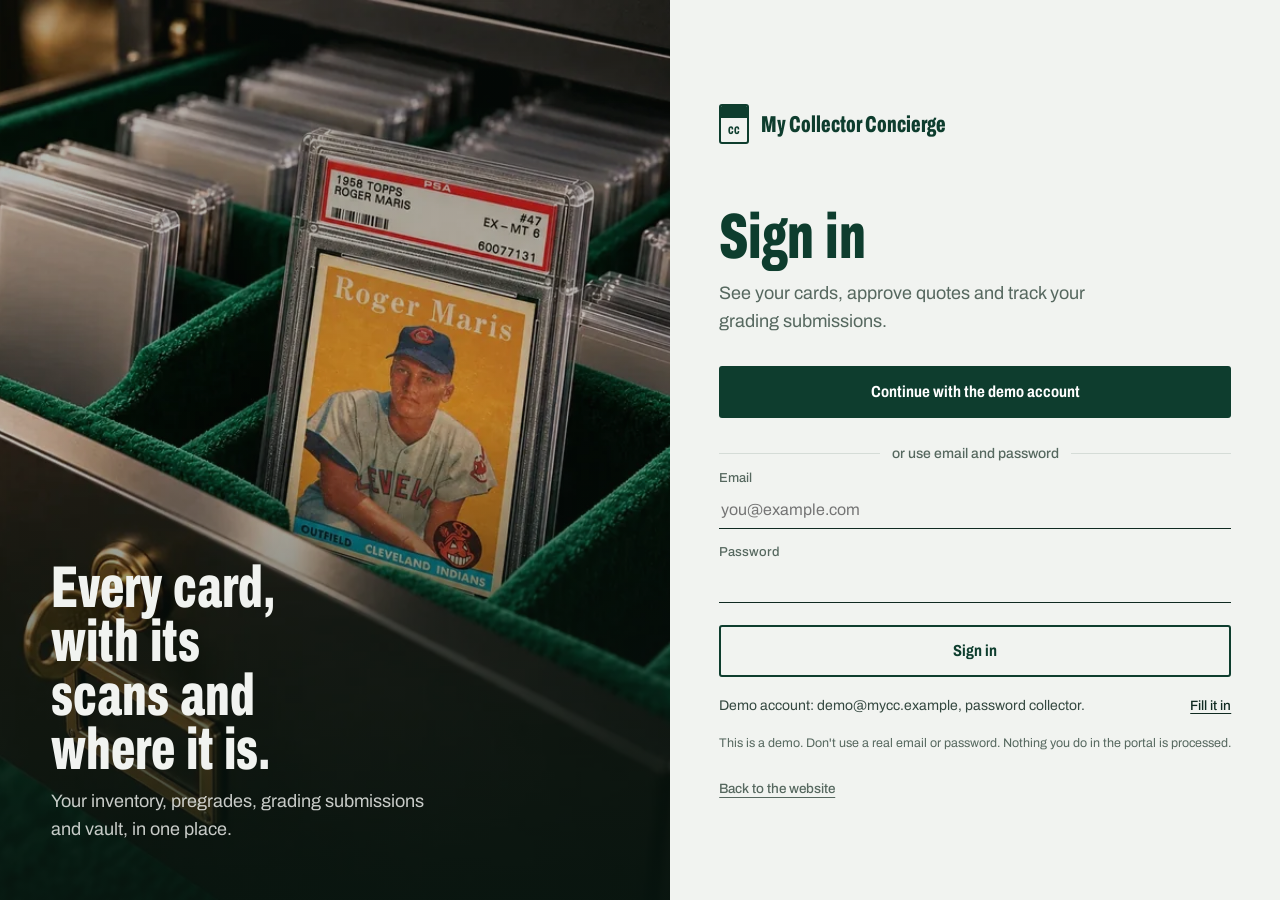
==== commit ce3070eb: "Redesign around the grading slab and the card back; add technology proposal The hero headline now si" ====
--- a/portal.html
+++ b/portal.html
@@ -9,26 +9,26 @@
 <link rel="icon" href="img/favicon.svg" type="image/svg+xml">
 <link rel="preconnect" href="https://fonts.googleapis.com">
 <link rel="preconnect" href="https://fonts.gstatic.com" crossorigin>
-<link href="https://fonts.googleapis.com/css2?family=Newsreader:ital,opsz,wght@0,6..72,300..700;1,6..72,300..600&family=Geist:wght@400..600&display=swap" rel="stylesheet">
+<link href="https://fonts.googleapis.com/css2?family=Archivo:wdth,wght@62..125,100..900&display=swap" rel="stylesheet">
 <link rel="stylesheet" href="assets/site.css">
 </head>
 <body class="portal-page">
 <div class="login" id="login" hidden>
   <div class="login-art"><img src="img/maris.webp" alt="" fetchpriority="high">
-    <div class="login-cap"><span class="eyebrow">Collector portal</span><h2>Your collection, on the record.</h2><p>Every card we've logged for you, its scans, its pregrade and where it is today.</p></div></div>
+    <div class="login-cap"><h2>Every card, with its scans and where it is.</h2><p>Your inventory, pregrades, grading submissions and vault, in one place.</p></div></div>
   <div class="login-panel">
-    <a class="word" href="./"><span class="monogram" aria-hidden="true">CC</span><span><b>My Collector Concierge</b><small>Collect, preserve, enjoy</small></span></a>
+    <a class="brand" href="./"><span class="mark" aria-hidden="true"><span>CC</span></span><b>My Collector Concierge</b></a>
     <h1>Sign in</h1>
-    <p class="lede">See your cards, approve quotes and follow every grading run.</p>
+    <p class="lede">See your cards, approve quotes and track your grading submissions.</p>
     <button class="btn btn-ink" type="button" id="demo-in">Continue with the demo account</button>
-    <div class="or">or sign in</div>
+    <div class="or">or use email and password</div>
     <form class="lform" id="login-form" novalidate>
       <label for="l-email">Email<input class="in" id="l-email" type="email" autocomplete="off" placeholder="you@example.com"></label>
       <label for="l-pass">Password<input class="in" id="l-pass" type="password" autocomplete="off"></label>
       <p class="lerr" id="l-err" role="alert" hidden></p>
       <button class="btn btn-line" type="submit">Sign in</button>
     </form>
-    <div class="hint"><span>Demo account: <b>demo@mycc.example</b>, password <b>collector</b></span><button type="button" id="fill-demo">Fill it in</button></div>
+    <div class="hint"><span>Demo account: demo@mycc.example, password collector.</span><button type="button" id="fill-demo">Fill it in</button></div>
     <p class="login-fine">This is a demo. Don't use a real email or password. Nothing you do in the portal is processed.</p>
     <a class="back-link" href="./">Back to the website</a>
   </div>
@@ -36,8 +36,8 @@
 
 <div id="app-shell" hidden>
   <header class="pbar">
-    <a class="word" href="./"><span class="monogram" aria-hidden="true">CC</span><span><b>My Collector Concierge</b></span></a>
-    <span class="pbar-mid"><b>JB's collection</b> · Demo collector account<span class="demo-flag">Demo</span></span>
+    <a class="brand" href="./"><span class="mark" aria-hidden="true"><span>CC</span></span><b>My Collector Concierge</b></a>
+    <span class="pbar-mid"><b>JB's collection</b>, demo collector account</span>
     <span class="pbar-end"><a href="./">Back to website</a><button type="button" id="sign-out">Sign out</button></span>
   </header>
   <div class="app">
@@ -77,7 +77,6 @@
 
 <div class="toast" id="toast" role="status" aria-live="polite"></div>
 
-<div class="toast" id="toast" role="status" aria-live="polite"></div>
 <script src="assets/data.js"></script>
 <script src="assets/common.js"></script>
 <script src="assets/portal.js"></script>
--- a/assets/site.css
+++ b/assets/site.css
@@ -1,256 +1,250 @@
-/* Layout idea: an auction-house catalogue for one real collection. Photographic plates, numbered lots, a velvet display case of JB's actual cards, a published fee schedule, and a working portal over the full 7,964-card ledger. Green velvet and brass, paper and ink. One deliberate look, light paper with velvet bands, in every theme. */
+/* My Collector Concierge
+   Direction: the grading slab and the back of a sports card. The hero headline sits in a slab label over the velvet case;
+   price tables read like the stat lines on a card back. One variable family (Archivo): extra-condensed heavy for headlines,
+   regular for reading, expanded for figures. Card-stock white, velvet green, foil gold used sparingly. */
 :root{
-  --night:#0B1F17;
-  --bottle:#13392A;
-  --velvet:#0F2C20;
-  --paper:#F3EEE4;
-  --sheet:#FAF7F1;
-  --card:#FFFFFF;
-  --ink:#1B1D19;
-  --ink-2:#3B3E37;
-  --soft:#5E625A;
-  --brass:#A9853F;
-  --brass-l:#D8BE84;
-  --brass-h:#E6CF9A;
-  --rule:#D8CFBD;
-  --rule-d:rgba(243,238,228,.16);
-  --mist:#A3B2AA;
-  --paper-a:rgba(243,238,228,.78);
-  --shade:rgba(8,22,16,.88);
-  --ok:#2F7A54;--info:#3C6A8E;--warn:#A86E14;--crit:#AC3F35;
-  --ok-bg:#E1EDE5;--info-bg:#DFE8F1;--warn-bg:#F6EBD6;--gold-bg:#F1E8D4;--gray-bg:#ECE8E1;
-  --serif:"Newsreader","Iowan Old Style","Palatino Linotype",Georgia,serif;
-  --sans:"Geist","Helvetica Neue",Helvetica,Arial,sans-serif;
+  --stock:#F1F3F0;      /* page: cool card stock */
+  --label:#FFFFFF;      /* slab label white */
+  --velvet:#0E3D2E;     /* from the case photography */
+  --velvet-d:#082A1F;   /* deep velvet for dark bands */
+  --text:#102A21;       /* body text, deep green */
+  --foil:#E1B53C;       /* foil gold: primary button, highlights on dark */
+  --silver:#C9D1CC;     /* aluminum: rules */
+  /* derived tokens used across components */
+  --night:var(--velvet-d);--bottle:var(--velvet);--paper:var(--stock);--sheet:#F7F8F6;--card:var(--label);
+  --ink:var(--text);--ink-2:#33473F;--soft:#56685F;
+  --brass:#7E6210;--brass-l:var(--foil);--brass-h:#EDC757;
+  --rule:#D5DCD7;--rule-d:rgba(241,243,240,.18);--mist:#A6BAB0;--paper-a:rgba(241,243,240,.82);--shade:rgba(5,24,17,.86);
+  --ok:#2F7A54;--info:#2F5F86;--warn:#9A6408;--crit:#B03A2E;
+  --ok-bg:#DFEDE5;--info-bg:#DEE8F1;--warn-bg:#F5EAD3;--gold-bg:#F3EAD0;--gray-bg:#E7EBE8;
+  --serif:"Archivo","Arial Narrow","Helvetica Neue",Arial,sans-serif;
+  --sans:"Archivo","Helvetica Neue",Helvetica,Arial,sans-serif;
+  --cond:62%; --semi:80%; --wide:118%;
   --g:clamp(20px,5vw,64px);
-  --max:1280px;
+  --max:1240px;
   color-scheme:light;
 }
 *{box-sizing:border-box}
-html{scroll-behavior:smooth;scroll-padding-top:76px;-webkit-text-size-adjust:100%;background:var(--paper)}
-body{margin:0;background:var(--paper);color:var(--ink);font-family:var(--serif);font-size:19px;line-height:1.55;font-optical-sizing:auto;-webkit-font-smoothing:antialiased;overflow-x:hidden}
+html{scroll-behavior:smooth;scroll-padding-top:80px;-webkit-text-size-adjust:100%;background:var(--stock)}
+body{margin:0;background:var(--stock);color:var(--text);font-family:var(--sans);font-size:18px;line-height:1.55;-webkit-font-smoothing:antialiased;overflow-x:hidden}
 img{max-width:100%;display:block}
 a{color:inherit}
-h1,h2,h3,h4{font-family:var(--serif);font-weight:350;margin:0;line-height:1.02;letter-spacing:-.015em;text-wrap:balance}
+h1,h2,h3,h4{font-family:var(--sans);font-stretch:var(--cond);font-weight:800;margin:0;line-height:.95;letter-spacing:0;text-wrap:balance}
 p{margin:0}
-button{color:inherit}
+button{color:inherit;font-family:inherit}
 .wrap{max-width:var(--max);margin:0 auto;padding-left:max(var(--g),env(safe-area-inset-left,0px));padding-right:max(var(--g),env(safe-area-inset-right,0px))}
 .num{font-variant-numeric:tabular-nums lining-nums}
 [hidden]{display:none!important}
 .sr{position:absolute;width:1px;height:1px;overflow:hidden;clip:rect(0 0 0 0);white-space:nowrap}
-:focus-visible{outline:2px solid var(--brass);outline-offset:3px}
+:focus-visible{outline:3px solid var(--foil);outline-offset:2px}
 @media (prefers-reduced-motion:reduce){html{scroll-behavior:auto}*{transition:none!important;animation:none!important}}
 .sans{font-family:var(--sans)}
-.eyebrow{font:500 12.5px var(--sans);letter-spacing:.08em;text-transform:uppercase;color:var(--brass)}
-.dark .eyebrow{color:var(--brass-l)}
+.eyebrow{font:600 15px var(--sans);color:var(--brass)}
+.dark .eyebrow{color:var(--foil)}
 
 /* buttons */
-.btn{display:inline-flex;align-items:center;justify-content:center;gap:10px;font:500 15px/1 var(--sans);padding:16px 24px;border-radius:2px;border:1px solid transparent;cursor:pointer;text-decoration:none;transition:background .2s,color .2s,border-color .2s;white-space:nowrap}
-.btn-brass{background:var(--brass-l);color:var(--night)}
+.btn{display:inline-flex;align-items:center;justify-content:center;gap:10px;font:700 16px/1 var(--sans);font-stretch:var(--semi);padding:16px 22px;border-radius:3px;border:2px solid transparent;cursor:pointer;text-decoration:none;transition:background .15s,color .15s,border-color .15s;white-space:nowrap}
+.btn-brass{background:var(--foil);color:var(--velvet-d)}
 .btn-brass:hover{background:var(--brass-h)}
-.btn-ink,.btn-dark{background:var(--night);color:var(--paper)}
-.btn-ink:hover,.btn-dark:hover{background:var(--bottle)}
-.btn-line{border-color:var(--ink);color:var(--ink);background:none}.btn-line:hover{background:var(--ink);color:var(--paper)}
-.btn-ghost{border-color:rgba(243,238,228,.4);color:var(--paper);background:none}.btn-ghost:hover{border-color:var(--paper);background:rgba(243,238,228,.08)}
-.btn-sm{padding:10px 14px;font-size:13.5px}
+.btn-ink,.btn-dark{background:var(--velvet);color:var(--label)}
+.btn-ink:hover,.btn-dark:hover{background:var(--velvet-d)}
+.btn-line{border-color:var(--velvet);color:var(--velvet);background:none}.btn-line:hover{background:var(--velvet);color:var(--label)}
+.btn-ghost{border-color:rgba(241,243,240,.5);color:var(--label);background:none}.btn-ghost:hover{border-color:var(--label)}
+.btn-sm{padding:10px 14px;font-size:14px}
 .btn[disabled]{opacity:.4;pointer-events:none}
-.textlink{font:500 15px var(--sans);color:inherit;text-decoration:underline;text-underline-offset:5px;text-decoration-thickness:1px}
-.textlink:hover{text-decoration-color:var(--brass-l)}
-
-/* masthead */
-body::before{content:"";position:fixed;inset:0 0 auto;height:env(safe-area-inset-top,0px);z-index:41;background:var(--night)}
-.mast{position:fixed;inset:0 0 auto;top:env(safe-area-inset-top,0px);z-index:40;color:var(--paper);transition:background .3s,border-color .3s;border-bottom:1px solid transparent}
-.mast.solid{background:rgba(11,31,23,.94);backdrop-filter:blur(12px);-webkit-backdrop-filter:blur(12px);border-color:var(--rule-d)}
-.mast-row{display:grid;grid-template-columns:1fr auto 1fr;align-items:center;height:72px;gap:20px}
-.mast nav{display:flex;gap:24px;font:400 14.5px var(--sans)}
-.mast nav a{text-decoration:none;opacity:.8}
-.mast nav a:hover{opacity:1;text-decoration:underline;text-underline-offset:6px}
-.word{text-decoration:none;text-align:center;line-height:1;display:flex;align-items:center;gap:12px;justify-content:center}
-.word .monogram{width:38px;height:38px;font-size:17px;color:var(--brass-l);border-color:var(--brass-l)}
-.word .monogram::after{border-color:rgba(216,190,132,.35)}
-.word span{text-align:left}
-.word b{display:block;font:400 21px var(--serif);letter-spacing:.01em}
-.word small{display:block;font:italic 400 12.5px var(--serif);opacity:.7;margin-top:4px}
-.mast-end{display:flex;justify-content:flex-end;gap:22px;align-items:center}
-.mast-end .btn{padding:11px 16px;font-size:14px}
-.menu{display:none;background:none;border:0;color:inherit;font:500 14.5px var(--sans);cursor:pointer;padding:8px 0;justify-self:start}
+.textlink{font:600 16px var(--sans);color:inherit;text-decoration:underline;text-underline-offset:5px;text-decoration-thickness:2px;text-decoration-color:var(--foil)}
+
+/* header */
+body::before{content:"";position:fixed;inset:0 0 auto;height:env(safe-area-inset-top,0px);z-index:41;background:var(--label)}
+.mast{position:sticky;top:env(safe-area-inset-top,0px);z-index:40;background:var(--label);border-bottom:1px solid var(--rule)}
+.mast-row{display:flex;align-items:center;justify-content:space-between;gap:24px;height:68px}
+.brand{display:flex;align-items:center;gap:12px;text-decoration:none;color:var(--velvet)}
+.brand .mark{width:30px;height:40px;border:2px solid var(--velvet);border-radius:3px;display:grid;grid-template-rows:12px 1fr;overflow:hidden;flex-shrink:0}
+.brand .mark::before{content:"";background:var(--velvet)}
+.brand .mark span{display:grid;place-items:center;font:800 11px/1 var(--sans);font-stretch:var(--cond);letter-spacing:.02em}
+.brand b{font:800 23px/1 var(--sans);font-stretch:var(--cond)}
+.mast nav{display:flex;gap:28px;font:500 16px var(--sans)}
+.mast nav a{text-decoration:none;color:var(--ink-2)}
+.mast nav a:hover{color:var(--velvet);text-decoration:underline;text-underline-offset:6px;text-decoration-thickness:2px;text-decoration-color:var(--foil)}
+.mast-end{display:flex;gap:14px;align-items:center}
+.mast-end .btn{padding:11px 16px;font-size:15px}
+.menu{display:none;background:none;border:2px solid var(--velvet);color:var(--velvet);font:700 15px var(--sans);padding:8px 12px;border-radius:3px;cursor:pointer}
 .drawer{display:none}
-@media (max-width:1060px){
-  .mast-row{grid-template-columns:auto 1fr auto}
-  .mast nav,.mast-end .textlink{display:none}
+@media (max-width:1000px){
+  .mast nav{display:none}
   .menu{display:block}
-  .word{justify-content:flex-start}
-  .drawer{position:fixed;inset:72px 0 auto;top:calc(72px + env(safe-area-inset-top,0px));background:var(--night);padding:8px max(var(--g),env(safe-area-inset-right,0px)) 28px max(var(--g),env(safe-area-inset-left,0px));border-bottom:1px solid var(--rule-d);flex-direction:column}
+  .drawer{position:absolute;inset:68px 0 auto;background:var(--label);padding:6px max(var(--g),env(safe-area-inset-right,0px)) 22px max(var(--g),env(safe-area-inset-left,0px));border-bottom:1px solid var(--rule);flex-direction:column}
   .drawer.open{display:flex}
-  .drawer a{font:400 30px/1.35 var(--serif);text-decoration:none;color:var(--paper)}
+  .drawer a{font:800 30px/1.4 var(--sans);font-stretch:var(--cond);text-decoration:none;color:var(--velvet)}
 }
-@media (max-width:560px){.mast-end .btn{display:none}.word small{display:none}.word .monogram{display:none}}
-
-/* photo plates */
-.slot{position:relative;overflow:hidden;background:linear-gradient(160deg,#1B4A37,#0B261B);aspect-ratio:var(--ar,1);max-width:100%}
-.slot img{position:absolute;inset:0;width:100%;height:100%;object-fit:cover;object-position:var(--pos,50% 50%)}
-figure{margin:0}
-figcaption{font:italic 400 15px/1.45 var(--serif);color:var(--soft);margin-top:12px;max-width:52ch}
-figcaption b{font:500 12.5px var(--sans);font-style:normal;color:var(--brass);margin-right:8px}
-.dark figcaption{color:var(--mist)}
-.dark figcaption b{color:var(--brass-l)}
-
-/* hero */
-.hero{position:relative;min-height:clamp(620px,88svh,880px);color:var(--paper);display:flex;align-items:flex-end;background:var(--night);overflow:hidden}
-.hero .slot{position:absolute;inset:0;aspect-ratio:auto}
-.hero .slot img{animation:settle 2.4s cubic-bezier(.2,.7,.2,1) both;transform-origin:72% 55%}
-@keyframes settle{from{transform:scale(1.07)}to{transform:scale(1)}}
-.hero::after{content:"";position:absolute;inset:0;background:linear-gradient(90deg,rgba(8,22,16,.9) 0%,rgba(8,22,16,.62) 34%,rgba(8,22,16,0) 58%),linear-gradient(0deg,rgba(8,22,16,.75) 0%,rgba(8,22,16,0) 38%);pointer-events:none}
-.hero-text{position:relative;z-index:2;padding-bottom:clamp(48px,8vh,96px);padding-top:120px;width:100%}
-.hero h1{font-size:clamp(3.3rem,7.4vw,7rem);font-weight:300;line-height:.95;letter-spacing:-.03em;max-width:9.5ch}
-.hero h1 em{color:var(--brass-l);font-weight:300}
-.hero-sub{display:flex;gap:clamp(24px,5vw,72px);align-items:flex-end;flex-wrap:wrap;margin-top:34px}
-.hero-sub p{font-size:20px;max-width:34ch;color:var(--paper-a);font-weight:350}
-.hero-sub .acts{display:flex;gap:24px;align-items:center;flex-wrap:wrap}
-.hero .plate-cap{position:absolute;z-index:2;right:max(var(--g),env(safe-area-inset-right,0px));bottom:26px;font:italic 400 14px var(--serif);color:rgba(243,238,228,.72);max-width:40ch;text-align:right}
-.hero .plate-cap b{font:500 12px var(--sans);font-style:normal;color:var(--brass-l);margin-right:8px}
+@media (max-width:620px){.mast-end .btn-line{display:none}.brand b{font-size:20px}}
+@media (max-width:420px){.mast-end .btn-brass{display:none}}
+
+/* hero: the slab label over the velvet case */
+.hero{position:relative;background:var(--velvet-d);min-height:clamp(600px,84vh,820px);display:flex;align-items:flex-end;overflow:hidden}
+.hero-photo{position:absolute;inset:0}
+.hero-photo img{width:100%;height:100%;object-fit:cover;object-position:62% 46%;animation:settle 2.4s cubic-bezier(.2,.7,.2,1) both}
+@keyframes settle{from{transform:scale(1.06)}to{transform:scale(1)}}
+.hero-photo::after{content:"";position:absolute;inset:0;background:linear-gradient(90deg,rgba(5,24,17,.55),rgba(5,24,17,0) 55%)}
+.hero .wrap{position:relative;z-index:1;width:100%;padding-block:clamp(28px,6vh,64px)}
+.slab{background:var(--label);color:var(--velvet);max-width:720px;border-radius:4px;box-shadow:0 30px 60px rgba(0,0,0,.35),0 0 0 6px rgba(241,243,240,.18)}
+.slab-band{display:flex;justify-content:space-between;gap:16px;background:var(--velvet);color:var(--label);padding:9px 20px;font:700 13px/1.2 var(--sans);font-stretch:var(--wide);letter-spacing:.06em;border-radius:4px 4px 0 0}
+.slab-body{display:grid;grid-template-columns:minmax(0,1fr) auto;gap:12px 28px;padding:24px 24px 26px}
+.slab h1{font-size:clamp(3.4rem,8vw,6.4rem);line-height:.9;color:var(--velvet)}
+.slab-grade{display:grid;align-content:start;justify-items:center;gap:6px;padding-top:4px}
+.slab-grade b{width:84px;height:84px;display:grid;place-items:center;border:3px solid var(--velvet);border-radius:3px;font:900 54px/1 var(--sans);font-stretch:var(--cond)}
+.slab-grade span{font:700 12px var(--sans);font-stretch:var(--wide);letter-spacing:.06em;text-align:center}
+.barcode{height:30px;width:84px;background:repeating-linear-gradient(90deg,var(--velvet) 0 2px,transparent 2px 4px,var(--velvet) 4px 5px,transparent 5px 8px,var(--velvet) 8px 11px,transparent 11px 12px)}
+.slab-sub{grid-column:1/-1;font-size:19px;color:var(--ink-2);max-width:46ch}
+.slab-acts{grid-column:1/-1;display:flex;gap:18px;align-items:center;flex-wrap:wrap;margin-top:6px}
+@media (max-width:720px){
+  .hero{display:block;min-height:0;background:var(--stock)}
+  .hero-photo{position:relative;height:clamp(260px,62vw,420px)}
+  .hero-photo::after{display:none}
+  .hero .wrap{margin-top:-56px;padding-block:0 28px}
+  .slab-body{grid-template-columns:minmax(0,1fr);padding:20px 18px 22px}
+  .slab-grade{display:none}
+  .slab-band{padding:8px 16px;font-size:11.5px}
+}
+
+/* stat line: the back of the card */
+.statline{background:var(--label);border-bottom:1px solid var(--rule)}
+.statline .wrap{padding-block:28px 30px;display:grid;grid-template-columns:minmax(0,1.2fr) repeat(4,minmax(0,1fr));align-items:end;gap:0}
+.statline .note{font-size:16px;color:var(--ink-2);padding-right:28px;max-width:30ch}
+.stat{padding:0 20px;border-left:1px solid var(--rule)}
+.stat span{display:block;font:600 14px var(--sans);color:var(--soft);margin-bottom:6px}
+.stat strong{display:block;font:800 clamp(32px,3.6vw,46px)/1 var(--sans);font-stretch:var(--wide);color:var(--velvet)}
+@media (max-width:900px){.statline .wrap{grid-template-columns:1fr 1fr;row-gap:22px}.statline .note{grid-column:1/-1;padding:0;max-width:none}.stat:nth-of-type(odd){border-left:0;padding-left:0}}
+
+/* sections */
+.sec{padding-block:clamp(80px,10vw,128px)}
+.sec-head{display:grid;grid-template-columns:minmax(0,1.2fr) minmax(0,1fr);gap:20px 56px;align-items:end;margin-bottom:clamp(36px,5vw,64px)}
+.sec-head h2{font-size:clamp(2.8rem,6vw,5rem);color:var(--velvet)}
+.sec-head p{color:var(--ink-2);max-width:46ch;font-size:18.5px}
+.dark .sec-head h2{color:var(--label)}
+.dark .sec-head p{color:var(--paper-a)}
+@media (max-width:820px){.sec-head{grid-template-columns:minmax(0,1fr)}}
+
+/* how it works: a real sequence, so it is numbered */
+.steps{list-style:none;margin:0;padding:0;display:grid;grid-template-columns:repeat(4,minmax(0,1fr));border-top:3px solid var(--velvet)}
+.steps li{padding:22px 22px 4px 0;display:grid;gap:12px;align-content:start}
+.steps li+li{padding-left:22px;border-left:1px solid var(--rule)}
+.steps .n{font:900 88px/.8 var(--sans);font-stretch:var(--cond);color:var(--velvet)}
+.steps h3{font-size:30px;color:var(--velvet)}
+.steps p{color:var(--ink-2);font-size:16.5px}
+.steps .get{font-size:15px;color:var(--text);border-top:1px solid var(--rule);padding-top:10px;margin-top:4px}
+.steps .get b{font-weight:700}
+@media (max-width:960px){.steps{grid-template-columns:1fr 1fr}.steps li:nth-child(3){padding-left:0;border-left:0}.steps li:nth-child(n+3){border-top:1px solid var(--rule);margin-top:18px}}
+@media (max-width:560px){.steps{grid-template-columns:minmax(0,1fr)}.steps li+li{padding-left:0;border-left:0;border-top:1px solid var(--rule);margin-top:14px}}
+
+/* about */
+.about{background:var(--label)}
+.about-grid{display:grid;grid-template-columns:minmax(0,1fr) minmax(0,1.1fr);gap:clamp(32px,6vw,88px);align-items:center}
+.about-photo img{width:100%;aspect-ratio:1/1;object-fit:cover;border-radius:4px}
+.about h2{font-size:clamp(2.8rem,5.6vw,4.8rem);color:var(--velvet);margin-bottom:24px}
+.about .lead{font-size:clamp(21px,2vw,24px);line-height:1.45;color:var(--text);max-width:34ch}
+.about p+p{margin-top:16px}
+.about .body{color:var(--ink-2);max-width:52ch}
+.promise-line{margin-top:28px;padding-top:18px;border-top:3px solid var(--velvet);font:700 19px/1.35 var(--sans);color:var(--velvet);max-width:44ch}
+@media (max-width:820px){.about-grid{grid-template-columns:minmax(0,1fr)}}
+
+/* services as a card-back stat table */
+.cardback{width:100%;border-collapse:collapse;background:var(--label);border:2px solid var(--velvet);border-radius:4px;overflow:hidden}
+.cardback thead th{background:var(--velvet);color:var(--label);font:700 13.5px var(--sans);font-stretch:var(--wide);letter-spacing:.04em;text-align:left;padding:11px 16px}
+.cardback td,.cardback tbody th{padding:18px 16px;border-top:1px solid var(--rule);vertical-align:top;text-align:left}
+.cardback tbody tr:nth-child(even){background:#F7F9F7}
+.cardback tbody th{font:800 26px/1 var(--sans);font-stretch:var(--cond);color:var(--velvet);width:22%}
+.cardback td{font-size:16px;color:var(--ink-2)}
+.cardback .fee{font:800 22px/1.1 var(--sans);font-stretch:var(--wide);color:var(--velvet);white-space:nowrap}
+.cardback .fee small{display:block;font:500 13.5px/1.35 var(--sans);font-stretch:100%;color:var(--soft);white-space:normal;margin-top:4px}
+.cardback .mem{white-space:nowrap}
+.tw-x{overflow-x:auto}
 @media (max-width:760px){
-  .hero{min-height:0;flex-direction:column;align-items:stretch}
-  .hero .slot{position:relative;inset:auto;aspect-ratio:4/3;margin-top:calc(72px + env(safe-area-inset-top,0px));--pos:78% 50%}
-  .hero::after{display:none}
-  .hero-text{padding-top:28px}
-  .hero .plate-cap{position:static;text-align:left;padding:0 max(var(--g),env(safe-area-inset-right,0px)) 28px max(var(--g),env(safe-area-inset-left,0px))}
+  .cardback thead{display:none}
+  .cardback,.cardback tbody,.cardback tr,.cardback td,.cardback tbody th{display:block;width:auto}
+  .cardback tr{padding:16px;border-top:1px solid var(--rule)}
+  .cardback td,.cardback tbody th{border:0;padding:4px 0}
+  .cardback .mem::before{content:"Members: ";font-weight:600}
 }
-
-/* on file strip */
-.onfile{background:var(--velvet);color:var(--paper);border-top:1px solid var(--rule-d)}
-.onfile .wrap{display:grid;grid-template-columns:minmax(0,1.1fr) repeat(4,minmax(0,1fr));gap:0;padding-block:28px}
-.onfile .lead{font:italic 400 18px/1.35 var(--serif);color:var(--mist);padding-right:24px;align-self:center}
-.onfile .lead b{display:block;font:500 12.5px var(--sans);font-style:normal;letter-spacing:.08em;text-transform:uppercase;color:var(--brass-l);margin-bottom:6px}
-.fig{padding:4px 22px;border-left:1px solid var(--rule-d)}
-.fig strong{display:block;font:300 clamp(30px,3.2vw,44px)/1 var(--serif);letter-spacing:-.02em}
-.fig span{display:block;font:400 13.5px/1.4 var(--sans);color:var(--mist);margin-top:8px}
-@media (max-width:980px){.onfile .wrap{grid-template-columns:1fr 1fr;row-gap:22px}.onfile .lead{grid-column:1/-1;padding:0}.fig:nth-child(2n){border-left:0;padding-left:0}}
-
-/* letter */
-.letter{padding-block:clamp(96px,13vw,170px)}
-.letter-grid{display:grid;grid-template-columns:minmax(0,1fr) minmax(0,2fr);gap:clamp(28px,6vw,96px)}
-.letter aside{font:italic 400 18px/1.4 var(--serif);color:var(--soft);padding-top:12px;border-top:1px solid var(--ink);align-self:start;max-width:22ch}
-.letter .body{max-width:34em}
-.letter .body p{font-size:clamp(21px,2vw,25px);line-height:1.5;font-weight:350}
-.letter .body p+p{margin-top:1em}
-.letter .body p:first-child::first-letter{float:left;font:300 5.4em/.8 var(--serif);margin:.06em .1em 0 -.03em;color:var(--bottle)}
-.letter .sign{margin-top:40px;display:flex;gap:16px;align-items:center;font:italic 400 20px var(--serif)}
-.monogram{width:44px;height:44px;border:1px solid var(--brass);display:grid;place-items:center;font:400 20px/1 var(--serif);color:var(--brass);position:relative;flex-shrink:0}
-.monogram::after{content:"";position:absolute;inset:4px;border:1px solid rgba(169,133,63,.4)}
-@media (max-width:820px){.letter-grid{grid-template-columns:1fr}}
-
-/* section titles */
-.title{display:grid;grid-template-columns:minmax(0,1.3fr) minmax(0,1fr);gap:24px 64px;align-items:end;margin-bottom:clamp(40px,6vw,80px)}
-.title h2{font-size:clamp(2.8rem,6vw,5.4rem);font-weight:300;letter-spacing:-.025em}
-.title p{color:var(--soft);max-width:40ch;font-size:19px}
-.dark .title p{color:var(--mist)}
-@media (max-width:820px){.title{grid-template-columns:1fr}}
-
-/* chain of custody */
-.custody{background:var(--night);color:var(--paper);padding-block:clamp(96px,12vw,160px)}
-.ledger{width:100%;border-collapse:collapse}
-.ledger th{font:500 12.5px var(--sans);color:var(--mist);text-align:left;padding:0 24px 14px 0;border-bottom:1px solid var(--paper)}
-.ledger td{vertical-align:top;padding:30px 24px 32px 0;border-bottom:1px solid var(--rule-d)}
-.ledger td:first-child{width:22%}
-.ledger td:nth-child(2){width:46%}
-.ledger .stage{font:italic 300 clamp(30px,3.4vw,44px)/1 var(--serif);color:var(--brass-l)}
-.ledger .stage small{display:block;font:500 12.5px var(--sans);font-style:normal;color:var(--mist);margin-bottom:12px}
-.ledger h3{font-size:clamp(24px,2.4vw,30px);font-weight:400;margin-bottom:10px}
-.ledger p{color:var(--paper-a);font-size:18px;max-width:40ch}
-.ledger .get{font-size:18px;color:var(--paper);max-width:28ch}
-.ledger .get::before{content:"You receive";display:block;font:500 12.5px var(--sans);color:var(--mist);margin-bottom:8px}
-@media (max-width:820px){
-  .ledger thead{display:none}
-  .ledger tr{display:grid;grid-template-columns:1fr;border-bottom:1px solid var(--rule-d);padding:28px 0}
-  .ledger td{border:0;padding:0 0 14px;width:auto!important}
-}
-
-/* catalogue */
-.catalogue{padding-block:clamp(96px,12vw,160px) clamp(60px,8vw,100px)}
-.lot{display:grid;grid-template-columns:repeat(12,minmax(0,1fr));gap:0 clamp(20px,3vw,40px);align-items:center;padding-block:clamp(40px,6vw,72px);border-top:1px solid var(--rule)}
-.lot .media{grid-column:1/6;min-width:0}
-.lot .copy{grid-column:7/13;min-width:0}
-.lot.flip .media{grid-column:8/13;order:2}
-.lot.flip .copy{grid-column:1/7;order:1}
-.lotno{font:500 12.5px var(--sans);color:var(--brass);display:flex;gap:12px;align-items:baseline;margin-bottom:16px}
-.lotno i{font:italic 300 46px/1 var(--serif);color:var(--ink)}
-.lot h3{font-size:clamp(2.2rem,3.6vw,3.4rem);font-weight:300;margin-bottom:18px}
-.lot .desc{font-size:19.5px;color:var(--ink-2);max-width:38ch}
-.terms{margin:28px 0 0;display:grid;grid-template-columns:auto minmax(0,1fr);max-width:36em}
-.terms dt{font:500 12.5px/1.9 var(--sans);color:var(--soft);padding:12px 28px 12px 0;border-top:1px solid var(--rule)}
-.terms dd{margin:0;padding:10px 0;border-top:1px solid var(--rule);font-size:17.5px;min-width:0}
-.terms dd strong{font-weight:500;font-size:22px}
-.bands{width:100%;border-collapse:collapse;font-size:17.5px;margin-top:28px;max-width:36em}
-.bands th{font:500 12.5px var(--sans);color:var(--soft);text-align:left;padding:0 0 10px;border-bottom:1px solid var(--ink)}
-.bands th:last-child,.bands td:last-child{text-align:right}
-.bands td{padding:11px 0;border-bottom:1px solid var(--rule)}
-.pair{display:grid;grid-template-columns:1fr 1fr;gap:clamp(24px,4vw,56px);padding-block:clamp(40px,6vw,72px);border-top:1px solid var(--rule)}
-.pair .lot{display:block;padding:0;border:0}
-.pair .media{margin-bottom:26px}
-@media (max-width:860px){
-  .lot{display:block}
-  .lot .media{margin-bottom:28px}
-  .pair{grid-template-columns:1fr}
-}
-.handles{display:flex;justify-content:space-between;align-items:baseline;gap:24px;flex-wrap:wrap;border-top:1px solid var(--ink);padding-top:20px;margin-top:20px}
-.handles span{font:500 12.5px var(--sans);color:var(--soft)}
-.handles p{font:italic 300 clamp(26px,3vw,38px)/1.1 var(--serif)}
-
-/* scan sheet (lot 1) and slab pair (lot 3) */
-.scans{background:var(--velvet);padding:clamp(16px,2.4vw,26px);display:grid;grid-template-columns:1fr 1fr;gap:clamp(12px,2vw,22px)}
-.scan{display:grid;gap:8px;background:none;border:0;padding:0;cursor:pointer;text-align:left;color:var(--paper)}
-.scan .im{aspect-ratio:5/7;background:rgba(0,0,0,.25);display:grid;place-items:center;overflow:hidden}
-.scan img{width:100%;height:100%;object-fit:contain;transition:transform .35s}
-.scan:hover img{transform:scale(1.04)}
-.scan small{font:400 12px/1.35 var(--sans);color:var(--mist);display:flex;justify-content:space-between;gap:8px}
-.scan small b{font-weight:500;color:var(--brass-l)}
-.slabs{display:grid;grid-template-columns:1fr 1fr;gap:clamp(12px,2vw,20px)}
-.slabs .slot{--ar:3/5}
-
-/* the case */
-.case{position:relative;background:radial-gradient(90% 70% at 20% 0%,#1D4A37 0%,transparent 60%),radial-gradient(80% 60% at 90% 100%,#06140E 0%,transparent 70%),var(--velvet);color:var(--paper);padding-block:clamp(96px,12vw,150px) clamp(70px,9vw,110px);overflow:hidden}
-.case-top{display:flex;justify-content:space-between;align-items:flex-end;gap:20px;flex-wrap:wrap;margin-bottom:28px}
+.photos{display:grid;grid-template-columns:repeat(3,minmax(0,1fr));gap:18px;margin-top:clamp(36px,5vw,56px)}
+.photos figure{margin:0;display:grid;gap:10px}
+.photos .wide{grid-column:span 2}
+.photos img{width:100%;height:100%;object-fit:cover;border-radius:4px;aspect-ratio:1/1}
+.photos .wide img{aspect-ratio:auto;height:100%;max-height:520px}
+.photos .pairimg{display:grid;grid-template-columns:1fr 1fr;gap:10px;aspect-ratio:1/1}
+.photos .pairimg img{aspect-ratio:auto}
+figcaption{font:400 15px/1.45 var(--sans);color:var(--soft)}
+figcaption b{color:var(--text);font-weight:700}
+@media (max-width:820px){.photos{grid-template-columns:1fr 1fr}.photos .wide{grid-column:1/-1}}
+@media (max-width:520px){.photos{grid-template-columns:minmax(0,1fr)}}
+.handles{margin-top:28px;font:700 18px var(--sans);color:var(--velvet)}
+
+/* from the vault */
+.case{background:radial-gradient(100% 80% at 15% 0%,#145140 0%,transparent 60%),var(--velvet-d);color:var(--label);padding-block:clamp(80px,10vw,120px) clamp(60px,8vw,90px);overflow:hidden}
+.case-top{display:flex;justify-content:space-between;align-items:flex-end;gap:20px;flex-wrap:wrap;margin-bottom:26px}
 .chips{display:flex;gap:8px;flex-wrap:wrap}
-.chip{font:500 13.5px var(--sans);padding:9px 14px;border:1px solid rgba(216,190,132,.35);background:none;color:var(--paper);cursor:pointer;border-radius:2px}
-.chip:hover{border-color:var(--brass-l)}
-.chip[aria-pressed="true"]{background:var(--brass-l);border-color:var(--brass-l);color:var(--night)}
+.chip{font:600 15px var(--sans);padding:9px 14px;border:2px solid rgba(241,243,240,.35);background:none;color:var(--label);cursor:pointer;border-radius:3px}
+.chip:hover{border-color:var(--label)}
+.chip[aria-pressed="true"]{background:var(--foil);border-color:var(--foil);color:var(--velvet-d)}
 .arrows{display:flex;gap:8px}
-.arrow{width:46px;height:46px;border:1px solid rgba(243,238,228,.35);background:none;color:var(--paper);font:400 20px/1 var(--sans);cursor:pointer;border-radius:2px}
-.arrow:hover{border-color:var(--paper)}
-.tray{display:flex;gap:clamp(18px,2.4vw,32px);overflow-x:auto;scroll-snap-type:x mandatory;padding:8px max(var(--g),env(safe-area-inset-right,0px)) 26px max(var(--g),env(safe-area-inset-left,0px));scrollbar-width:thin;scrollbar-color:rgba(216,190,132,.4) transparent;scroll-padding-left:max(var(--g),env(safe-area-inset-left,0px))}
+.arrow{width:46px;height:46px;border:2px solid rgba(241,243,240,.35);background:none;color:var(--label);font:600 20px/1 var(--sans);cursor:pointer;border-radius:3px}
+.arrow:hover{border-color:var(--label)}
+.tray{display:flex;gap:clamp(18px,2.4vw,28px);overflow-x:auto;scroll-snap-type:x mandatory;padding:8px max(var(--g),env(safe-area-inset-right,0px)) 24px max(var(--g),env(safe-area-inset-left,0px));scrollbar-width:thin;scrollbar-color:rgba(225,181,60,.5) transparent;scroll-padding-left:max(var(--g),env(safe-area-inset-left,0px))}
 .wide-tray{max-width:calc(var(--max) + 400px);margin:0 auto}
-.piece{flex:0 0 auto;scroll-snap-align:start;width:clamp(200px,22vw,250px);background:none;border:0;padding:0;cursor:pointer;text-align:left;color:var(--paper);display:grid;gap:14px}
-.piece .stand{height:clamp(270px,30vw,340px);display:grid;place-items:end center;position:relative}
-.piece .stand::after{content:"";position:absolute;left:8%;right:8%;bottom:-6px;height:14px;background:radial-gradient(50% 50% at 50% 50%,rgba(0,0,0,.55),transparent 70%)}
-.piece img{max-height:100%;max-width:100%;width:auto;height:auto;object-fit:contain;box-shadow:0 18px 30px rgba(0,0,0,.4);transition:transform .35s cubic-bezier(.2,.7,.2,1)}
-.piece:hover img,.piece:focus-visible img{transform:translateY(-8px)}
-.tag{border-top:1px solid rgba(216,190,132,.45);padding-top:10px;display:grid;gap:3px}
-.tag .row{display:flex;justify-content:space-between;gap:10px;font:500 12px var(--sans);color:var(--brass-l)}
-.tag b{font:400 20px/1.15 var(--serif)}
-.tag span{font:400 13px/1.35 var(--sans);color:var(--mist);display:-webkit-box;-webkit-line-clamp:2;-webkit-box-orient:vertical;overflow:hidden}
-.case-foot{display:flex;justify-content:space-between;gap:20px;flex-wrap:wrap;align-items:center;margin-top:18px;font:400 14px var(--sans);color:var(--mist)}
-
-/* promise */
-.promise{background:var(--bottle);color:var(--paper);padding-block:clamp(80px,10vw,140px)}
-.promise p{font:300 clamp(2.2rem,4.8vw,4.4rem)/1.12 var(--serif);letter-spacing:-.02em;max-width:22ch}
-.promise p span{color:var(--brass-l);font-style:italic}
-.promise small{display:block;margin-top:28px;font:400 14px var(--sans);color:var(--mist)}
-
-/* fees */
-.fees{padding-block:clamp(96px,12vw,160px);background:var(--sheet)}
-.sched{width:100%;border-collapse:collapse;font-size:17.5px}
-.sched caption{text-align:left;font:400 clamp(26px,2.6vw,32px) var(--serif);padding-bottom:16px}
-.sched caption small{display:block;font:400 14px var(--sans);color:var(--soft);margin-top:6px}
-.sched th,.sched td{padding:13px 16px 13px 0;border-bottom:1px solid var(--rule);text-align:left;vertical-align:baseline}
-.sched thead th{font:400 22px var(--serif);border-bottom:1px solid var(--ink)}
-.sched tbody th{font:500 13.5px var(--sans);color:var(--soft);width:24%;min-width:120px}
-.sched td.r,.sched th.r{text-align:right;padding-right:0}
-.sched .span{font-style:italic;color:var(--soft)}
-.tables{display:grid;grid-template-columns:minmax(0,1.15fr) minmax(0,1fr);gap:clamp(32px,6vw,88px);align-items:start}
-.scroll-x{overflow-x:auto}
-.scroll-x .sched{min-width:560px}
-@media (max-width:980px){.tables{grid-template-columns:minmax(0,1fr)}}
-
+.piece{flex:0 0 auto;scroll-snap-align:start;width:clamp(200px,21vw,240px);background:none;border:0;padding:0;cursor:pointer;text-align:left;color:var(--text);display:grid;gap:14px}
+.piece .stand{height:clamp(270px,29vw,330px);display:grid;place-items:end center}
+.piece img{max-height:100%;max-width:100%;width:auto;height:auto;object-fit:contain;filter:drop-shadow(0 16px 22px rgba(0,0,0,.45));transition:transform .3s cubic-bezier(.2,.7,.2,1)}
+.piece:hover img,.piece:focus-visible img{transform:translateY(-6px)}
+.tag{background:var(--label);border-radius:3px;overflow:hidden;display:grid;gap:2px;padding:0 12px 12px;box-shadow:0 10px 24px rgba(0,0,0,.3)}
+.tag .row{display:flex;justify-content:space-between;gap:10px;margin:0 -12px 8px;padding:6px 12px;background:var(--velvet);color:var(--label);font:700 12px var(--sans);font-stretch:var(--wide)}
+.tag b{font:800 21px/1.05 var(--sans);font-stretch:var(--cond);color:var(--velvet)}
+.tag span{font:400 13.5px/1.35 var(--sans);color:var(--ink-2);display:-webkit-box;-webkit-line-clamp:2;-webkit-box-orient:vertical;overflow:hidden}
+.tag span:last-child{font-weight:700;color:var(--velvet)}
+.case-foot{display:flex;justify-content:space-between;gap:20px;flex-wrap:wrap;align-items:center;margin-top:14px;font:400 15px var(--sans);color:var(--mist)}
+
+/* pricing */
+.pricing{background:var(--label)}
+.plans{min-width:640px}
+.plans td,.plans tbody th{vertical-align:middle}
+.plans td{font:700 19px var(--sans);font-stretch:var(--wide);color:var(--velvet)}
+.plans .extra td{font:400 15.5px var(--sans);color:var(--ink-2)}
+.fine-print{margin-top:14px;font-size:15px;color:var(--soft);max-width:70ch}
+
+/* portal teaser */
+.teaser-band{background:var(--velvet);color:var(--label)}
+.teaser{display:grid;grid-template-columns:minmax(0,1fr) minmax(0,1.35fr);gap:clamp(32px,5vw,72px);align-items:center}
+.teaser h2{font-size:clamp(2.8rem,5.6vw,4.8rem);margin:0 0 18px;color:var(--label)}
+.teaser p{color:var(--paper-a);max-width:40ch}
+.ticks{list-style:none;padding:0;margin:24px 0 30px;display:grid;gap:12px;font:500 16.5px/1.45 var(--sans);color:var(--label)}
+.ticks li{display:grid;grid-template-columns:22px minmax(0,1fr);gap:10px}
+.ticks li::before{content:"";width:14px;height:8px;border-left:3px solid var(--foil);border-bottom:3px solid var(--foil);transform:rotate(-45deg);margin-top:6px}
+.teaser-shot{display:block;border-radius:4px;overflow:hidden;box-shadow:0 30px 70px rgba(0,0,0,.4);border:6px solid rgba(241,243,240,.14);min-width:0}
+.teaser-shot img{width:100%;height:auto}
+.demo-note{font:400 14.5px var(--sans);color:var(--mist);margin-top:14px;display:block}
+@media (max-width:900px){.teaser{grid-template-columns:minmax(0,1fr)}}
+
+/* before you ship */
+.faq{display:grid;grid-template-columns:repeat(2,minmax(0,1fr));gap:0 clamp(32px,5vw,72px)}
+.faq div{padding:20px 0;border-top:1px solid var(--rule)}
+.faq h3{font-size:26px;color:var(--velvet);margin-bottom:8px}
+.faq p{color:var(--ink-2);font-size:16.5px;max-width:52ch}
+@media (max-width:820px){.faq{grid-template-columns:minmax(0,1fr)}}
+
+/* close and footer */
+.close{background:var(--velvet-d);color:var(--label);padding-block:clamp(80px,11vw,140px) 0}
+.close .row{display:flex;justify-content:space-between;align-items:flex-end;gap:32px;flex-wrap:wrap}
+.close h2{font-size:clamp(3.4rem,9vw,8rem);line-height:.86;max-width:10ch}
+.close .row p{max-width:34ch;color:var(--paper-a);margin-bottom:20px}
+.foot{margin-top:clamp(64px,9vw,110px);border-top:1px solid var(--rule-d);padding:26px 0 calc(36px + env(safe-area-inset-bottom,0px));display:flex;justify-content:space-between;gap:20px;flex-wrap:wrap;font:400 14.5px var(--sans);color:var(--mist)}
+.foot .brand{color:var(--label)}
+.foot .brand .mark{border-color:var(--label)}
+.foot .brand .mark::before{background:var(--label)}
+
+.toast{position:fixed;left:50%;bottom:calc(24px + env(safe-area-inset-bottom,0px));transform:translate(-50%,16px);background:var(--velvet-d);color:var(--label);padding:12px 18px;font:600 15px var(--sans);opacity:0;pointer-events:none;transition:opacity .2s,transform .25s;z-index:80;max-width:calc(100vw - 32px);border-radius:3px}
+.toast.show{opacity:1;transform:translate(-50%,0)}
+
+
+/* ===== components: estimate, portal, card viewer, sign-in ===== */
 /* estimate */
 .estimate{margin-top:clamp(80px,10vw,130px);display:grid;grid-template-columns:minmax(0,1.35fr) minmax(0,1fr);gap:clamp(32px,5vw,72px);align-items:start}
 @media (max-width:1000px){.estimate{grid-template-columns:minmax(0,1fr)}}
@@ -314,6 +308,7 @@
 .slip .linkish{background:none;border:0;padding:0;margin-top:14px;font:500 14px var(--sans);color:var(--ink);text-decoration:underline;text-underline-offset:4px;cursor:pointer}
 .slip .fine{font:400 12.5px/1.55 var(--sans);color:var(--soft);margin-top:16px}
 .r-meter{height:2px;background:var(--rule);margin:2px 0 4px}.r-meter i{display:block;height:100%;background:var(--brass)}
+
 
 /* portal */
 .portal{background:var(--bottle);color:var(--paper);padding-block:clamp(96px,12vw,160px)}
@@ -438,6 +433,7 @@
 .confirm{background:var(--sheet);padding:14px 16px;display:flex;justify-content:space-between;gap:12px;align-items:center;flex-wrap:wrap}
 .confirm span{font-size:14px;color:var(--soft)}
 
+
 /* card viewer */
 .viewer{position:fixed;inset:0;z-index:70;display:grid;place-items:center;padding:calc(16px + env(safe-area-inset-top,0px)) max(16px,env(safe-area-inset-right,0px)) calc(16px + env(safe-area-inset-bottom,0px)) max(16px,env(safe-area-inset-left,0px))}
 .vw-back{position:absolute;inset:0;background:rgba(6,16,11,.82);backdrop-filter:blur(6px);-webkit-backdrop-filter:blur(6px)}
@@ -462,41 +458,6 @@
 .vw-nav{margin-top:auto;padding-top:22px;display:flex;justify-content:space-between;align-items:center;gap:10px;font:400 13px var(--sans);color:var(--soft)}
 @media (max-width:820px){.vw-panel{grid-template-columns:minmax(0,1fr)}.flipwrap{height:min(46vh,420px)}}
 
-/* conditions */
-.conditions{padding-block:clamp(96px,12vw,160px)}
-.clauses{columns:2;column-gap:clamp(32px,6vw,88px);counter-reset:c}
-.clause{break-inside:avoid;margin-bottom:34px;counter-increment:c}
-.clause h3{font-size:24px;font-weight:400;margin-bottom:8px;display:flex;gap:14px}
-.clause h3::before{content:counter(c) ".";font:500 13px/2.1 var(--sans);color:var(--brass);min-width:18px}
-.clause p{color:var(--ink-2);font-size:17.5px;padding-left:32px}
-@media (max-width:820px){.clauses{columns:1}}
-
-/* close */
-.close{background:var(--night);color:var(--paper);padding-block:clamp(100px,14vw,190px) 0;position:relative;overflow:hidden}
-.close h2{font-size:clamp(3.2rem,8vw,7.4rem);font-weight:300;letter-spacing:-.03em;max-width:12ch;line-height:.95}
-.close .row{display:flex;justify-content:space-between;align-items:flex-end;gap:32px;flex-wrap:wrap}
-.close .row p{max-width:34ch;color:var(--mist);font-size:19px;margin-bottom:22px}
-.colophon{margin-top:clamp(80px,10vw,140px);border-top:1px solid var(--rule-d);padding:28px 0 calc(40px + env(safe-area-inset-bottom,0px));display:flex;justify-content:space-between;gap:20px;flex-wrap:wrap;font:400 13.5px var(--sans);color:var(--mist)}
-.colophon .word{color:var(--paper);justify-content:flex-start}
-
-.toast{position:fixed;left:50%;bottom:calc(24px + env(safe-area-inset-bottom,0px));transform:translate(-50%,16px);background:var(--ink);color:var(--paper);padding:12px 18px;font:500 14.5px var(--sans);opacity:0;pointer-events:none;transition:opacity .2s,transform .25s;z-index:80;max-width:calc(100vw - 32px)}
-.toast.show{opacity:1;transform:translate(-50%,0)}
-
-/* ---- home: hero eyebrow, about heading, portal teaser ---- */
-.hero-eyebrow{display:block;color:var(--brass-l);margin-bottom:20px}
-.letter aside{font-style:normal;max-width:none;border-top-color:var(--brass)}
-.letter aside .eyebrow{display:block;margin-bottom:14px}
-.about-h{font-size:clamp(2.4rem,4.2vw,3.8rem);font-weight:300;letter-spacing:-.02em;color:var(--ink)}
-.teaser{display:grid;grid-template-columns:minmax(0,1fr) minmax(0,1.35fr);gap:clamp(32px,5vw,72px);align-items:center}
-.teaser h2{font-size:clamp(2.6rem,5vw,4.6rem);font-weight:300;letter-spacing:-.025em;margin:14px 0 18px}
-.teaser p{color:var(--paper-a);max-width:40ch}
-.ticks{list-style:none;padding:0;margin:26px 0 30px;display:grid;gap:12px;font:400 15.5px/1.45 var(--sans);color:var(--paper)}
-.ticks li{display:grid;grid-template-columns:20px minmax(0,1fr);gap:10px}
-.ticks li::before{content:"";width:9px;height:9px;border:1px solid var(--brass-l);transform:rotate(45deg);margin-top:6px}
-.teaser-shot{display:block;box-shadow:0 40px 90px rgba(0,0,0,.42);transition:transform .4s cubic-bezier(.2,.7,.2,1);min-width:0}
-.teaser-shot:hover{transform:translateY(-6px)}
-.teaser-shot img{width:100%;height:auto}
-@media (max-width:900px){.teaser{grid-template-columns:minmax(0,1fr)}}
 
 /* ---- portal page ---- */
 .portal-page{background:var(--night)}
@@ -538,3 +499,127 @@
 .portal-page .app{height:calc(100vh - 64px);height:calc(100dvh - 64px)}
 @media (max-width:860px){.pbar-mid{display:none}.portal-page .app{height:auto}.portal-page .app-main{max-height:none;min-height:70vh}}
 .bar{grid-template-columns:96px minmax(0,1fr) 128px}
+
+
+/* component overrides for the new type system */
+.estimate{margin-top:clamp(64px,8vw,104px)}
+.est-h h3,.slip h4,.vh h3,.sub-top h4,.card-p h4,.vw-info h3,.login-panel h1,.login-cap h2,.next b{font-weight:800;font-stretch:var(--cond);font-family:var(--sans)}
+.est-h h3{font-size:clamp(2.4rem,4.4vw,3.6rem);color:var(--velvet)}
+.f-group,.slip .k{text-transform:none;letter-spacing:0;font:700 15px var(--sans);color:var(--brass)}
+.f-row .t{font-weight:600}
+.slip{border-radius:4px;-webkit-mask:none;mask:none;border:2px solid var(--velvet);box-shadow:none}
+.slip .big,.slip .grand strong,.tierrow .you,.count-in input,.pt strong{font-family:var(--sans);font-weight:800;font-stretch:var(--wide);color:var(--velvet)}
+.slip .big{font-size:46px}.slip .grand strong{font-size:32px}.pt strong{font-size:2rem}
+.tierrow .nm{font:800 26px var(--sans);font-stretch:var(--cond);color:var(--velvet)}
+.tierrow .nm em,.app-side .who,.vw-note,.vw-none,figcaption,.word small{font-style:normal}
+.tierrow .nm em{font:600 13.5px var(--sans);color:var(--brass)}
+.app-side .who{font:800 24px/1.05 var(--sans);font-stretch:var(--cond)}
+.vh h3{font-size:2.6rem;color:var(--velvet)}
+.card-p h4{font-size:1.6rem;color:var(--velvet)}
+.sub-top h4{font-size:1.7rem;color:var(--velvet)}
+td.grade{font:700 15px var(--sans)}
+.gcard b{font:800 19px/1.05 var(--sans);font-stretch:var(--cond);color:var(--velvet)}
+.gcard .im,.th,.scan .im{border-radius:3px}
+.vw-info h3{font-size:clamp(2.2rem,3.6vw,3rem);color:var(--velvet)}
+.vw-note{font:400 16px/1.5 var(--sans)}
+.vw-none{font:500 17px/1.45 var(--sans)}
+.vw-panel{border-radius:4px}
+.toggle{border:2px solid var(--velvet);border-radius:3px;overflow:hidden}
+.toggle button[aria-pressed="true"]{background:var(--velvet)}
+.bar{grid-template-columns:96px minmax(0,1fr) 128px}
+.status{border-radius:3px}
+.login-cap h2{font-size:clamp(2.6rem,4.6vw,4.4rem)}
+.login-panel h1{font-size:clamp(3rem,5vw,4.2rem);color:var(--velvet)}
+.login-panel .brand{margin-bottom:clamp(36px,7vh,72px)}
+.pbar .brand{color:var(--label)}.pbar .brand .mark{border-color:var(--label)}.pbar .brand .mark::before{background:var(--label)}
+.pbar .brand b{font-size:21px}
+.portal-page .app-side{background:var(--velvet-d)}
+.terms{margin:20px 0 0;display:grid;grid-template-columns:auto minmax(0,1fr)}
+.terms dt{font:600 14px/1.9 var(--sans);color:var(--soft);padding:10px 24px 10px 0;border-top:1px solid var(--rule)}
+.terms dd{margin:0;padding:10px 0;border-top:1px solid var(--rule);font-size:16px;min-width:0;color:var(--text)}
+
+/* ===== critique pass ===== */
+h1,h2,h3,h4{word-spacing:.06em}
+/* slab label: identification data, not slogans */
+.slab-band{letter-spacing:0;font:600 14px/1.2 var(--sans);font-stretch:100%;box-shadow:inset 0 -3px 0 var(--foil)}
+.slab-grade b{font:900 30px/1 var(--sans);font-stretch:var(--wide)}
+.slab-grade span{font:500 12px/1.3 var(--sans);font-stretch:100%;letter-spacing:0;max-width:96px}
+@media (max-width:720px){.slab-band span:first-child{display:none}.slab-band span{white-space:nowrap}.slab-band{font-size:13px;justify-content:flex-start}}
+/* stat line, read like the back of a card */
+.statline .wrap{display:block;padding-block:26px 24px}
+.statrow{width:100%;border-collapse:collapse;border-top:2px solid var(--velvet);table-layout:fixed}
+.statrow th{font:600 13.5px/1.3 var(--sans);color:var(--soft);text-align:left;padding:10px 20px 6px 0}
+.statrow td{vertical-align:top;padding:0 20px 0 0}
+.statrow strong{display:block;font:800 34px/1.05 var(--sans);font-stretch:var(--wide);color:var(--velvet)}
+.statrow span{display:block;font:400 14px/1.4 var(--sans);color:var(--ink-2);margin-top:6px;max-width:26ch}
+.statline .note{margin-top:18px;padding:0;max-width:none;font:600 15.5px/1.45 var(--sans);color:var(--velvet)}
+@media (max-width:760px){.statrow thead{display:none}.statrow,.statrow tbody,.statrow tr{display:block}.statrow tr{display:grid;grid-template-columns:1fr 1fr;gap:18px 16px;padding-top:14px}.statrow td{padding:0}.statrow strong{font-size:28px}}
+@media (max-width:760px){.statrow td::before{display:block;font:600 13px/1.3 var(--sans);color:var(--soft);margin-bottom:4px}.statrow td:nth-child(1)::before{content:"Inventory"}.statrow td:nth-child(2)::before{content:"Condition check"}.statrow td:nth-child(3)::before{content:"Grading"}.statrow td:nth-child(4)::before{content:"Vault"}}
+/* section heads: not every head gets a side paragraph */
+.sec-head.stack{grid-template-columns:minmax(0,1fr);gap:12px}
+.sec-head.stack p{font-size:19px}
+/* card-back tables */
+.cardback{border:0;border-radius:0;background:var(--label)}
+.cardback thead th{background:none;color:var(--velvet);border-bottom:3px solid var(--velvet);font:700 14px/1.2 var(--sans);font-stretch:var(--wide);letter-spacing:0;padding:12px 16px 10px}
+.cardback tbody tr:nth-child(even){background:none}
+.cardback td,.cardback tbody th{border-top:1px solid var(--rule)}
+.cardback tbody tr:first-child td,.cardback tbody tr:first-child th{border-top:0}
+.plans td,.plans tbody th{padding:10px 16px}
+.plans td{text-align:right;font:700 18px/1.2 var(--sans);font-stretch:var(--wide)}
+.plans thead th:not(:first-child){text-align:right}
+.plans .extra td,.plans .extra th{border-top:2px solid var(--velvet)}
+.plans .extra td{text-align:left;font:400 14.5px/1.45 var(--sans);font-stretch:100%}
+.plans .extra th{font-size:20px}
+.fine-print{font-size:14.5px;line-height:1.55}
+@media (max-width:760px){.cardback tr{padding:16px 0}.cardback .mem::before{content:"Members: "}}
+/* about */
+.about-photo{margin:0}
+.about-grid{align-items:stretch}
+.about-photo img{height:100%;aspect-ratio:auto;min-height:480px}
+.about-copy{align-self:center}
+.about .lead{margin-bottom:0}
+.about .body{margin-top:20px;color:var(--ink-2)}
+@media (max-width:820px){.about-photo img{aspect-ratio:4/3;min-height:0;height:auto}}
+/* line-heights the font shorthand dropped */
+.stat span{font:600 14px/1.4 var(--sans)}
+.demo-note{font:400 14.5px/1.5 var(--sans)}
+.slip .sm{line-height:1.45}
+.case-foot,.foot{line-height:1.5}
+.est-h p{font:400 16.5px/1.5 var(--sans);color:var(--ink-2)}
+.est-h{display:grid;gap:10px;justify-content:start;align-items:start}
+/* from the vault */
+.case{background:var(--velvet-d)}
+.wide-tray{max-width:none}
+.tray{padding-left:max(var(--g),calc((100vw - var(--max))/2 + var(--g)));scroll-padding-left:max(var(--g),calc((100vw - var(--max))/2 + var(--g)))}
+.piece .stand{height:300px;background:#0A2219;border-radius:3px;padding:16px;display:grid;place-items:center}
+.piece .stand img{max-height:268px}
+.tag>span:not(.row){font:400 13.5px/1.35 var(--sans);color:var(--ink-2);display:-webkit-box;-webkit-line-clamp:2;-webkit-box-orient:vertical;overflow:hidden}
+.tag>span:last-child{font-weight:700;color:var(--velvet)}
+.tag .row span{color:var(--label);font:inherit;display:inline}
+/* portal teaser */
+.teaser-fact{margin:20px 0 26px;font:500 17px/1.5 var(--sans);color:var(--label);max-width:44ch;padding-top:16px;border-top:1px solid var(--rule-d)}
+.teaser-shot{border-width:0}
+/* estimator tap targets and alignment */
+.tierrow{grid-template-columns:28px minmax(0,1.1fr) minmax(0,1fr) minmax(0,1fr) 110px}
+@media (max-width:600px){.tierrow{grid-template-columns:24px minmax(0,1fr) 96px}}
+.step-in button{width:44px;height:44px;font-size:24px}
+.step-in input{width:48px}
+.presets button{padding:10px 2px;min-height:44px}
+.slip .linkish{padding:10px 0;display:inline-block}
+/* portal: plainer callouts, steadier tiles, palette-true pills */
+.next{background:none;border:1px solid var(--velvet);border-left-width:1px;border-radius:3px}
+.next b{font-size:1.3rem}
+.pt span{display:block}
+.pt small{display:block;font-size:13px;line-height:1.4;margin-top:6px}
+.pt strong{font-size:clamp(1.45rem,6.2vw,2rem)}
+@media (max-width:480px){.pt strong{font-stretch:100%}}
+.s-grader{background:var(--gold-bg);color:#6B520C}
+.hint{background:none;border:0;padding:0;margin-top:18px;font:400 14px/1.5 var(--sans);color:var(--ink-2)}
+.or{letter-spacing:0;text-transform:none;font:500 14px var(--sans)}
+.login-cap h2,.login-panel h1{letter-spacing:0}
+.login-cap h2{line-height:.92}
+/* card viewer: the record reads like a label */
+#vw-k{display:flex;justify-content:space-between;gap:12px;background:var(--velvet);color:var(--label);font:700 13px var(--sans);font-stretch:var(--wide);padding:8px 14px;margin:0 70px 0 0;border-radius:3px}
+.vw-x,.vw-turn{border-width:2px;border-radius:3px;font:700 14px/1 var(--sans);font-stretch:var(--semi);padding:10px 14px}
+/* services photos on phones */
+@media (max-width:520px){.photos{grid-template-columns:1fr 1fr;gap:12px}.photos .wide,.photos .pairfig{grid-column:1/-1}.photos figure:not(.wide):not(.pairfig) img{aspect-ratio:4/5}.photos figcaption{font-size:13px}}
